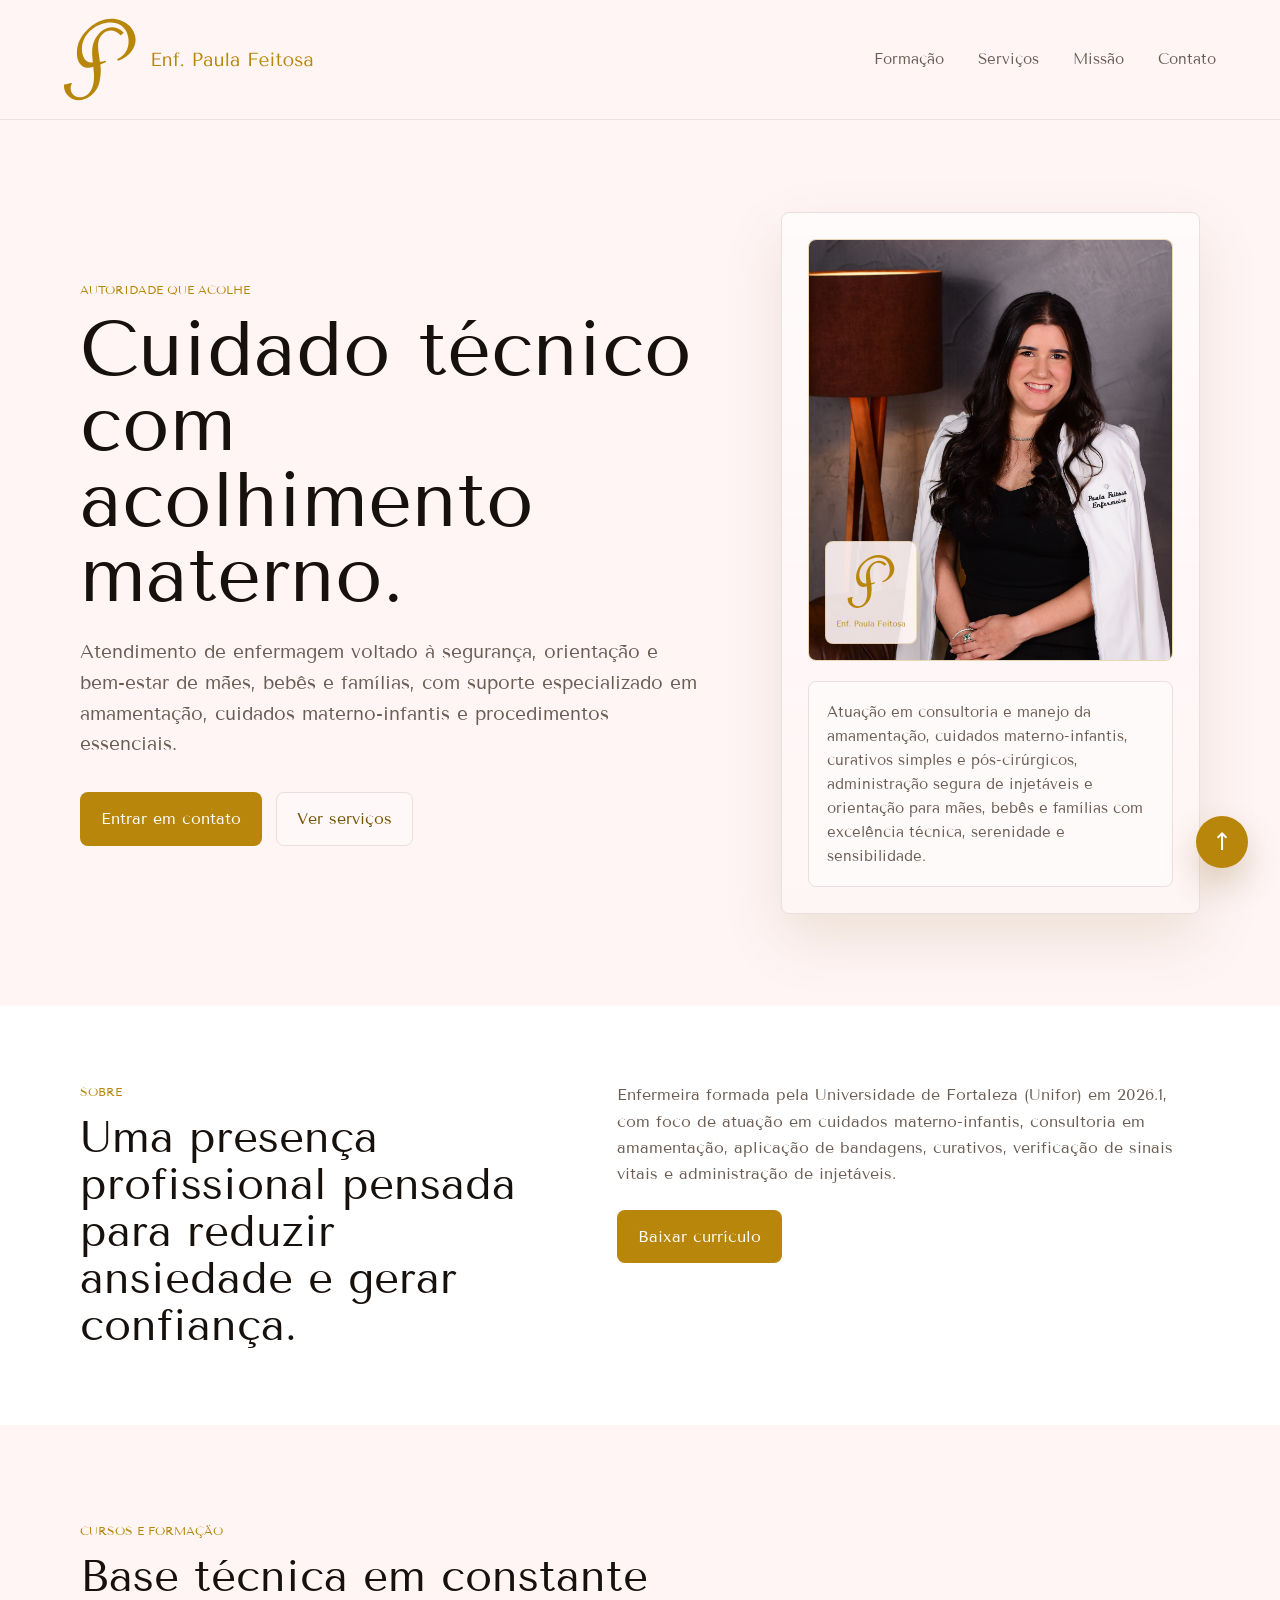
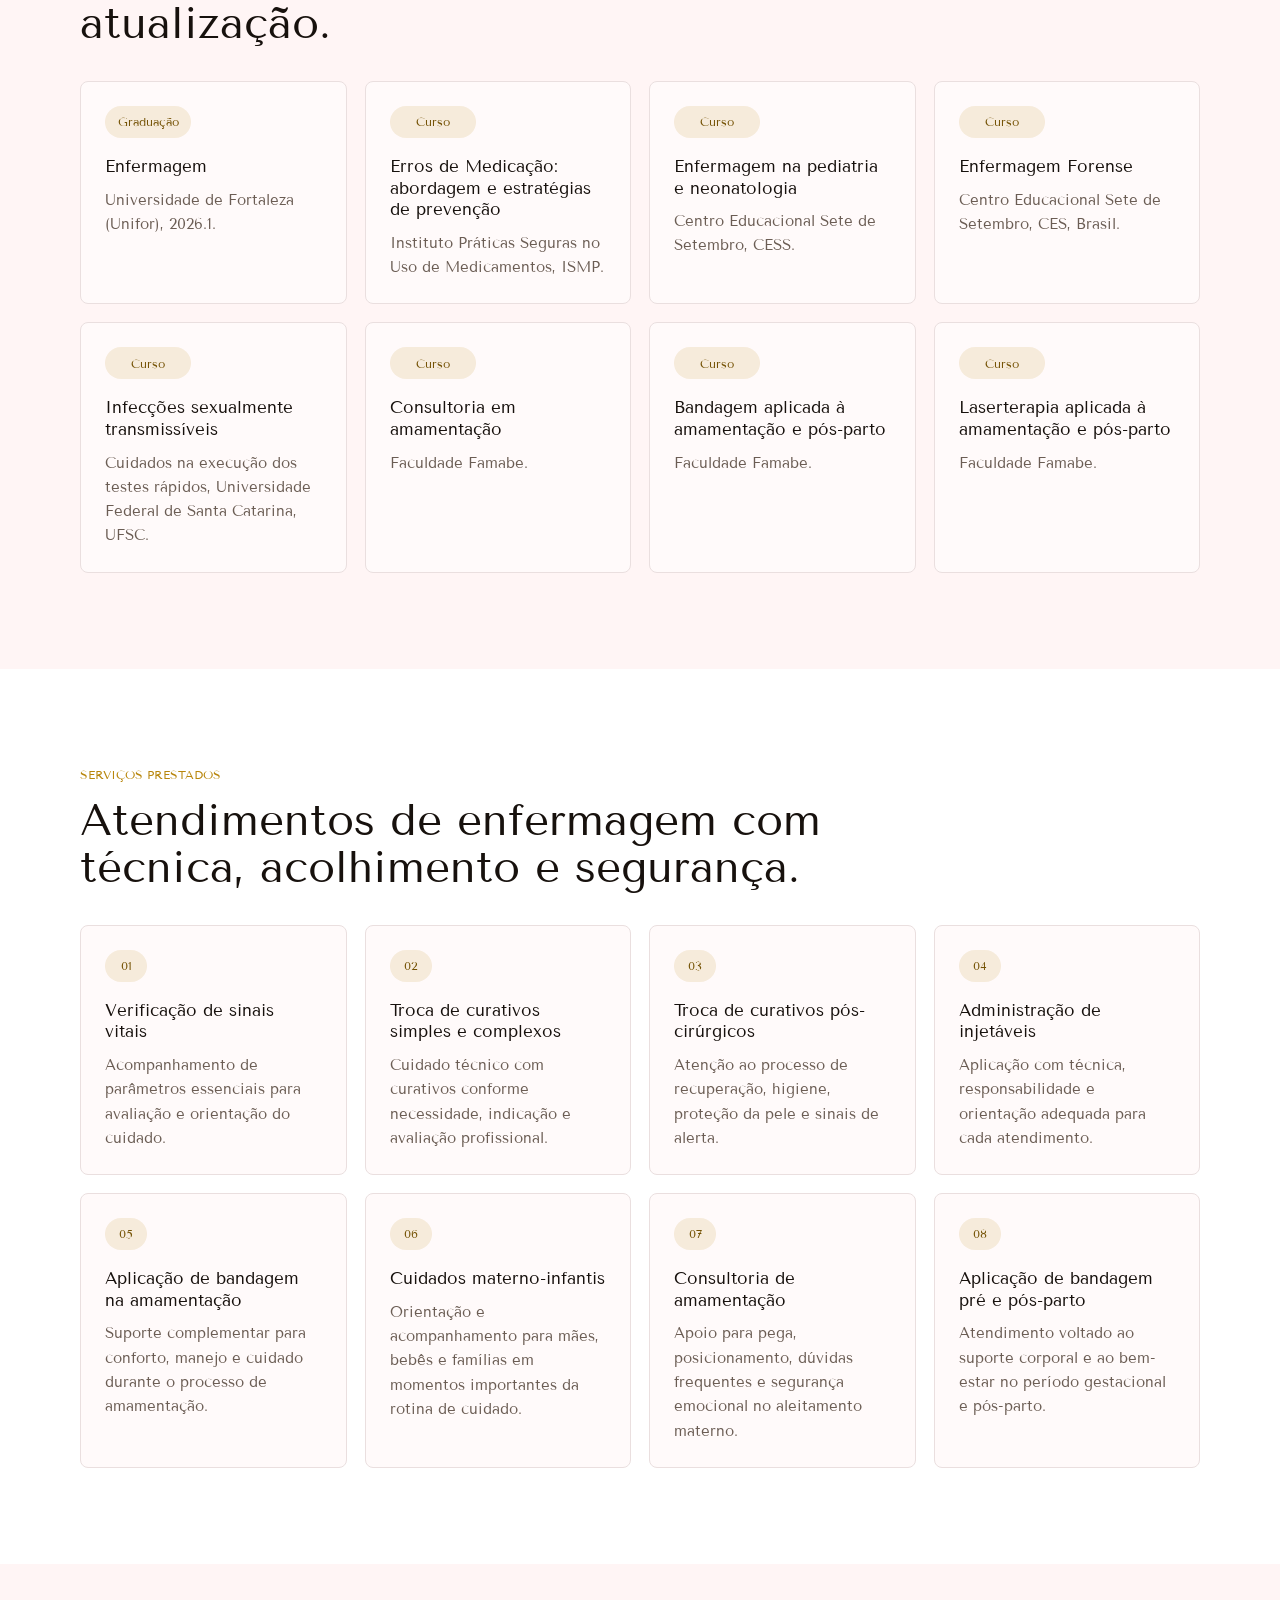
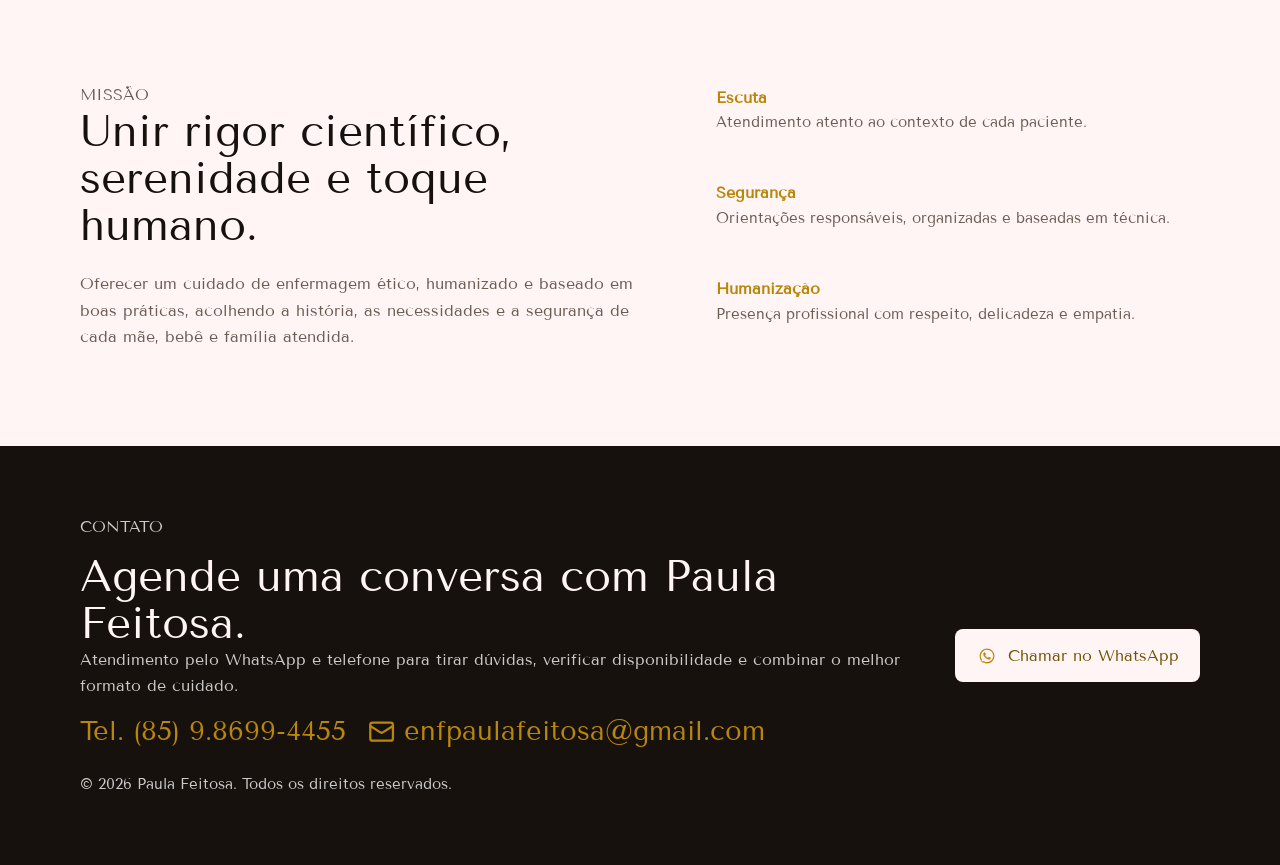
==== index.html @ 58da3e38 "Initial portfolio site" ====
<!DOCTYPE html>
<html lang="pt-BR">
  <head>
    <meta charset="UTF-8" />
    <meta name="viewport" content="width=device-width, initial-scale=1.0" />
    <title>Paula Feitosa | Enfermeira</title>
    <meta
      name="description"
      content="Portfólio profissional da Enf. Paula Feitosa. Serviços de enfermagem, curativos, sinais vitais, injetáveis, cuidados materno-infantis e consultoria em amamentação."
    />
    <meta
      name="keywords"
      content="Paula Feitosa, Enf. Paula Feitosa, enfermeira Paula Feitosa, enfermagem, aleitamento materno, amamentação, consultoria em amamentação, curativos, injetáveis, sinais vitais, cuidados materno-infantis, bandagem pós-parto"
    />
    <meta name="author" content="Paula Feitosa" />
    <meta name="robots" content="index, follow" />
    <meta property="og:title" content="Paula Feitosa | Enfermeira" />
    <meta
      property="og:description"
      content="Serviços de enfermagem, cuidados materno-infantis e consultoria em amamentação com a Enf. Paula Feitosa."
    />
    <meta property="og:type" content="website" />
    <meta property="og:locale" content="pt_BR" />
    <meta name="twitter:card" content="summary_large_image" />
    <link rel="canonical" href="https://www.paulafeitosa.com.br/" />
    <link rel="icon" href="assets/monograma.svg" type="image/svg+xml" />
    <link rel="preconnect" href="https://fonts.googleapis.com" />
    <link rel="preconnect" href="https://fonts.gstatic.com" crossorigin />
    <link
      href="https://fonts.googleapis.com/css2?family=Tenor+Sans&display=swap"
      rel="stylesheet"
    />
    <link rel="stylesheet" href="styles.css" />
    <script type="application/ld+json">
      {
        "@context": "https://schema.org",
        "@type": "Person",
        "name": "Paula Feitosa",
        "jobTitle": "Enfermeira",
        "description": "Portfólio profissional da Enf. Paula Feitosa, com formação, cursos, serviços prestados e missão no cuidado em enfermagem e apoio ao aleitamento materno.",
        "knowsAbout": [
          "Enfermagem",
          "Cuidados materno-infantis",
          "Consultoria em amamentação",
          "Curativos",
          "Administração de injetáveis",
          "Aleitamento materno",
          "Bandagem pré e pós-parto"
        ],
        "url": "https://www.paulafeitosa.com.br/"
      }
    </script>
  </head>
  <body>
    <header class="site-header" id="topo">
      <a class="brand" href="#topo" aria-label="Ir para o início">
        <img
          class="brand-logo"
          src="assets/logo_horizontal.svg"
          alt="Enf. Paula Feitosa"
        />
      </a>

      <button
        class="menu-toggle"
        type="button"
        aria-expanded="false"
        aria-controls="site-nav"
        aria-label="Abrir menu"
      >
        <span></span>
        <span></span>
        <span></span>
      </button>

      <nav class="site-nav" id="site-nav" aria-label="Navegação principal">
        <a href="#formacao">Formação</a>
        <a href="#servicos">Serviços</a>
        <a href="#missao">Missão</a>
        <a href="#contato">Contato</a>
      </nav>
    </header>

    <main>
      <section class="hero section-shell">
        <div class="hero-content">
          <p class="eyebrow">Autoridade que acolhe</p>
          <h1>Cuidado técnico com acolhimento materno.</h1>
          <p class="hero-copy">
            Atendimento de enfermagem voltado à segurança, orientação e
            bem-estar de mães, bebês e famílias, com suporte especializado em
            amamentação, cuidados materno-infantis e procedimentos essenciais.
          </p>
          <div class="hero-actions">
            <a
              class="button button-primary"
              href="https://wa.me/5585986994455?text=Ol%C3%A1%2C%20Paula!%20Vim%20pelo%20seu%20site%20e%20gostaria%20de%20mais%20informa%C3%A7%C3%B5es."
              target="_blank"
              rel="noopener noreferrer"
            >
              Entrar em contato
            </a>
            <a class="button button-secondary" href="#servicos">
              Ver serviços
            </a>
          </div>
        </div>

        <div class="hero-card" aria-label="Resumo profissional">
          <div class="profile-visual">
            <img
              class="profile-photo"
              src="assets/foto_paula.jpeg"
              alt="Retrato profissional da Enf. Paula Feitosa"
            />
            <img
              class="profile-logo-badge"
              src="assets/logo_vertical.svg"
              alt=""
              aria-hidden="true"
            />
          </div>
          <p class="hero-focus-copy">
            Atuação em consultoria e manejo da amamentação, cuidados
            materno-infantis, curativos simples e pós-cirúrgicos, administração
            segura de injetáveis e orientação para mães, bebês e famílias com
            excelência técnica, serenidade e sensibilidade.
          </p>
        </div>
      </section>

      <section class="intro-band">
        <div class="section-shell intro-grid">
          <div>
            <p class="eyebrow">Sobre</p>
            <h2>Uma presença profissional pensada para reduzir ansiedade e gerar confiança.</h2>
          </div>
          <div class="intro-copy">
            <p>
              Enfermeira formada pela Universidade de Fortaleza (Unifor) em
              2026.1, com foco de atuação em cuidados materno-infantis,
              consultoria em amamentação, aplicação de bandagens, curativos,
              verificação de sinais vitais e administração de injetáveis.
            </p>
            <a
              class="button button-primary download-button"
              href="assets/curriculo-paula-feitosa.pdf"
              download
            >
              Baixar currículo
            </a>
          </div>
        </div>
      </section>

      <section class="section-shell content-section" id="formacao">
        <div class="section-heading">
          <p class="eyebrow">Cursos e formação</p>
          <h2>Base técnica em constante atualização.</h2>
        </div>

        <div class="timeline">
          <article class="timeline-item">
            <span>Graduação</span>
            <h3>Enfermagem</h3>
            <p>Universidade de Fortaleza (Unifor), 2026.1.</p>
          </article>
          <article class="timeline-item">
            <span>Curso</span>
            <h3>Erros de Medicação: abordagem e estratégias de prevenção</h3>
            <p>Instituto Práticas Seguras no Uso de Medicamentos, ISMP.</p>
          </article>
          <article class="timeline-item">
            <span>Curso</span>
            <h3>Enfermagem na pediatria e neonatologia</h3>
            <p>Centro Educacional Sete de Setembro, CESS.</p>
          </article>
          <article class="timeline-item">
            <span>Curso</span>
            <h3>Enfermagem Forense</h3>
            <p>Centro Educacional Sete de Setembro, CES, Brasil.</p>
          </article>
          <article class="timeline-item">
            <span>Curso</span>
            <h3>Infecções sexualmente transmissíveis</h3>
            <p>Cuidados na execução dos testes rápidos, Universidade Federal de Santa Catarina, UFSC.</p>
          </article>
          <article class="timeline-item">
            <span>Curso</span>
            <h3>Consultoria em amamentação</h3>
            <p>Faculdade Famabe.</p>
          </article>
          <article class="timeline-item">
            <span>Curso</span>
            <h3>Bandagem aplicada à amamentação e pós-parto</h3>
            <p>Faculdade Famabe.</p>
          </article>
          <article class="timeline-item">
            <span>Curso</span>
            <h3>Laserterapia aplicada à amamentação e pós-parto</h3>
            <p>Faculdade Famabe.</p>
          </article>
        </div>
      </section>

      <section class="services-band" id="servicos">
        <div class="section-shell content-section">
          <div class="section-heading">
            <p class="eyebrow">Serviços prestados</p>
            <h2>Atendimentos de enfermagem com técnica, acolhimento e segurança.</h2>
          </div>

          <div class="service-grid">
            <article class="service-card">
              <span class="service-icon">01</span>
              <h3>Verificação de sinais vitais</h3>
              <p>
                Acompanhamento de parâmetros essenciais para avaliação e
                orientação do cuidado.
              </p>
            </article>
            <article class="service-card">
              <span class="service-icon">02</span>
              <h3>Troca de curativos simples e complexos</h3>
              <p>
                Cuidado técnico com curativos conforme necessidade, indicação e
                avaliação profissional.
              </p>
            </article>
            <article class="service-card">
              <span class="service-icon">03</span>
              <h3>Troca de curativos pós-cirúrgicos</h3>
              <p>
                Atenção ao processo de recuperação, higiene, proteção da pele e
                sinais de alerta.
              </p>
            </article>
            <article class="service-card">
              <span class="service-icon">04</span>
              <h3>Administração de injetáveis</h3>
              <p>
                Aplicação com técnica, responsabilidade e orientação adequada
                para cada atendimento.
              </p>
            </article>
            <article class="service-card">
              <span class="service-icon">05</span>
              <h3>Aplicação de bandagem na amamentação</h3>
              <p>
                Suporte complementar para conforto, manejo e cuidado durante o
                processo de amamentação.
              </p>
            </article>
            <article class="service-card">
              <span class="service-icon">06</span>
              <h3>Cuidados materno-infantis</h3>
              <p>
                Orientação e acompanhamento para mães, bebês e famílias em
                momentos importantes da rotina de cuidado.
              </p>
            </article>
            <article class="service-card">
              <span class="service-icon">07</span>
              <h3>Consultoria de amamentação</h3>
              <p>
                Apoio para pega, posicionamento, dúvidas frequentes e segurança
                emocional no aleitamento materno.
              </p>
            </article>
            <article class="service-card">
              <span class="service-icon">08</span>
              <h3>Aplicação de bandagem pré e pós-parto</h3>
              <p>
                Atendimento voltado ao suporte corporal e ao bem-estar no
                período gestacional e pós-parto.
              </p>
            </article>
          </div>
        </div>
      </section>

      <section class="section-shell mission-section" id="missao">
        <div class="mission-copy">
          <p class="eyebrow">Missão</p>
          <h2>Unir rigor científico, serenidade e toque humano.</h2>
          <p>
            Oferecer um cuidado de enfermagem ético, humanizado e baseado em
            boas práticas, acolhendo a história, as necessidades e a segurança
            de cada mãe, bebê e família atendida.
          </p>
        </div>
        <div class="principles">
          <div>
            <strong>Escuta</strong>
            <span>Atendimento atento ao contexto de cada paciente.</span>
          </div>
          <div>
            <strong>Segurança</strong>
            <span>Orientações responsáveis, organizadas e baseadas em técnica.</span>
          </div>
          <div>
            <strong>Humanização</strong>
            <span>Presença profissional com respeito, delicadeza e empatia.</span>
          </div>
        </div>
      </section>

      <section class="contact-section" id="contato">
        <div class="section-shell contact-content">
          <div>
            <p class="eyebrow">Contato</p>
            <h2>Agende uma conversa com Paula Feitosa.</h2>
            <p>
              Atendimento pelo WhatsApp e telefone para tirar dúvidas, verificar
              disponibilidade e combinar o melhor formato de cuidado.
            </p>
            <div class="contact-links" aria-label="Canais de contato">
              <a class="contact-link contact-phone" href="tel:+5585986994455">
                Tel. (85) 9.8699-4455
              </a>
              <a class="contact-link" href="mailto:enfpaulafeitosa@gmail.com">
                <svg
                  class="lucide-icon"
                  xmlns="http://www.w3.org/2000/svg"
                  width="24"
                  height="24"
                  viewBox="0 0 24 24"
                  fill="none"
                  stroke="currentColor"
                  stroke-width="2"
                  stroke-linecap="round"
                  stroke-linejoin="round"
                  aria-hidden="true"
                >
                  <rect width="20" height="16" x="2" y="4" rx="2"></rect>
                  <path d="m22 7-8.97 5.7a1.94 1.94 0 0 1-2.06 0L2 7"></path>
                </svg>
                enfpaulafeitosa@gmail.com
              </a>
            </div>
            <p class="contact-copyright">
              © 2026 Paula Feitosa. Todos os direitos reservados.
            </p>
          </div>
          <a
            class="button button-light"
            href="https://wa.me/5585986994455?text=Ol%C3%A1%2C%20Paula!%20Gostaria%20de%20agendar%20um%20atendimento."
            target="_blank"
            rel="noopener noreferrer"
          >
            <img
              class="button-icon"
              src="assets/logo_whatsapp.svg"
              alt=""
              aria-hidden="true"
            />
            Chamar no WhatsApp
          </a>
        </div>
      </section>
    </main>

    <a class="back-to-top-fab" href="#topo" aria-label="Voltar ao topo">
      ↑
    </a>

    <script src="script.js"></script>
  </body>
</html>
---- styles.css ----
:root {
  --color-ink: #17110d;
  --color-muted: #6b5d54;
  --color-soft: #fff5f5;
  --color-surface: #fffafa;
  --color-primary: #b8860b;
  --color-primary-dark: #745204;
  --color-secondary: #17110d;
  --color-line: #eadfdf;
  --shadow: 0 24px 60px rgba(116, 82, 4, 0.13);
  --radius: 8px;
}

* {
  box-sizing: border-box;
}

html {
  scroll-behavior: smooth;
}

body {
  margin: 0;
  font-family: "Tenor Sans", ui-sans-serif, system-ui, -apple-system, BlinkMacSystemFont, "Segoe UI", sans-serif;
  color: var(--color-ink);
  background: var(--color-soft);
  line-height: 1.6;
}

a {
  color: inherit;
  text-decoration: none;
}

p,
h1,
h2,
h3 {
  margin-top: 0;
}

.site-header {
  position: sticky;
  top: 0;
  z-index: 20;
  display: flex;
  align-items: center;
  justify-content: space-between;
  gap: 24px;
  min-height: 78px;
  padding: 14px clamp(20px, 5vw, 72px);
  background: rgba(255, 245, 245, 0.9);
  border-bottom: 1px solid rgba(234, 223, 223, 0.86);
  backdrop-filter: blur(16px);
}

.brand {
  display: inline-flex;
  align-items: center;
  gap: 12px;
  min-width: 220px;
}

.brand-logo {
  width: clamp(180px, 22vw, 250px);
  height: auto;
  object-fit: contain;
}

.brand-mark {
  display: inline-flex;
  align-items: center;
  justify-content: center;
  width: 54px;
  height: 48px;
  color: var(--color-primary);
  font-size: 1.55rem;
  font-weight: 400;
  line-height: 1;
  border: 2px solid var(--color-primary);
  border-right: 0;
  border-bottom: 0;
  border-radius: 26px 0 0 0;
}

.brand strong,
.brand small {
  display: block;
}

.brand strong {
  color: var(--color-primary);
  font-size: 1rem;
  font-weight: 400;
  line-height: 1.2;
}

.brand small {
  color: var(--color-muted);
  font-size: 0.82rem;
}

.site-nav {
  display: flex;
  align-items: center;
  gap: clamp(18px, 3vw, 34px);
  color: var(--color-muted);
  font-size: 0.95rem;
  font-weight: 400;
}

.site-nav a {
  padding: 10px 0;
}

.site-nav a:hover,
.site-nav a:focus-visible {
  color: var(--color-primary);
}

.menu-toggle {
  display: none;
  width: 44px;
  height: 44px;
  padding: 0;
  border: 1px solid var(--color-line);
  border-radius: var(--radius);
  background: var(--color-surface);
}

.menu-toggle span {
  display: block;
  width: 20px;
  height: 2px;
  margin: 5px auto;
  background: var(--color-ink);
}

.section-shell {
  width: min(1120px, calc(100% - 40px));
  margin: 0 auto;
}

.hero {
  display: grid;
  grid-template-columns: minmax(0, 1.08fr) minmax(300px, 0.72fr);
  gap: clamp(32px, 6vw, 72px);
  align-items: center;
  min-height: calc(100svh - 78px);
  padding: clamp(56px, 8vw, 92px) 0;
}

.eyebrow {
  margin-bottom: 12px;
  color: var(--color-primary);
  font-size: 0.78rem;
  font-weight: 400;
  letter-spacing: 0;
  text-transform: uppercase;
}

.hero h1 {
  max-width: 760px;
  margin-bottom: 24px;
  font-size: clamp(2.45rem, 6vw, 5.7rem);
  font-weight: 400;
  line-height: 0.98;
}

.hero-copy {
  max-width: 650px;
  margin-bottom: 32px;
  color: var(--color-muted);
  font-size: clamp(1rem, 2vw, 1.2rem);
}

.hero-actions {
  display: flex;
  flex-wrap: wrap;
  gap: 14px;
}

.button {
  display: inline-flex;
  align-items: center;
  justify-content: center;
  gap: 10px;
  min-height: 50px;
  padding: 13px 20px;
  border: 1px solid transparent;
  border-radius: var(--radius);
  font-weight: 400;
  transition: transform 180ms ease, box-shadow 180ms ease, background 180ms ease;
}

.button-icon {
  width: 22px;
  height: 22px;
  flex: 0 0 auto;
  padding: 3px;
  border-radius: 50%;
  background: rgba(255, 245, 245, 0.94);
}

.button:hover,
.button:focus-visible {
  transform: translateY(-2px);
}

.button-primary {
  color: #ffffff;
  background: var(--color-primary);
}

.button-primary:hover,
.button-primary:focus-visible {
  background: var(--color-primary-dark);
}

.button-secondary {
  color: var(--color-primary-dark);
  border-color: var(--color-line);
  background: rgba(255, 250, 250, 0.72);
}

.button-secondary:hover,
.button-secondary:focus-visible {
  color: #ffffff;
  border-color: var(--color-primary);
  background: var(--color-primary);
}

.button-light {
  color: var(--color-primary-dark);
  background: var(--color-soft);
}

.hero-card {
  position: relative;
  padding: 26px;
  border: 1px solid var(--color-line);
  border-radius: var(--radius);
  background:
    linear-gradient(180deg, rgba(255, 250, 250, 0.92), rgba(255, 245, 245, 0.98)),
    var(--color-surface);
  box-shadow: var(--shadow);
}

.profile-visual {
  position: relative;
  display: block;
  overflow: hidden;
  min-height: 340px;
  margin-bottom: 20px;
  border-radius: var(--radius);
  background: var(--color-soft);
  border: 1px solid rgba(184, 134, 11, 0.28);
}

.profile-photo {
  display: block;
  width: 100%;
  height: 420px;
  object-fit: cover;
  object-position: 56% 24%;
}

.profile-logo-badge {
  position: absolute;
  left: 16px;
  bottom: 16px;
  width: 92px;
  height: auto;
  padding: 10px;
  border: 1px solid rgba(184, 134, 11, 0.22);
  border-radius: var(--radius);
  background: rgba(255, 245, 245, 0.9);
  box-shadow: 0 12px 30px rgba(23, 17, 13, 0.14);
}

.profile-initials {
  display: flex;
  align-items: center;
  justify-content: center;
  width: min(190px, 54vw);
  aspect-ratio: 1;
  color: var(--color-primary);
  font-size: clamp(4.5rem, 11vw, 8rem);
  font-weight: 400;
  line-height: 0.9;
  border: 10px solid var(--color-primary);
  border-right: 0;
  border-bottom: 0;
  border-radius: 50% 0 0 0;
}

.principles div {
  padding: 16px;
  border-radius: var(--radius);
  background: var(--color-soft);
}

.principles strong,
.principles span {
  display: block;
}

.principles strong {
  color: var(--color-primary);
  font-size: 1rem;
}

.principles span,
.hero-card p {
  color: var(--color-muted);
  font-size: 0.94rem;
}

.hero-focus-copy {
  padding: 18px;
  border: 1px solid var(--color-line);
  border-radius: var(--radius);
  background: var(--color-surface);
}

.hero-card p {
  margin-bottom: 0;
}

.intro-band,
.services-band {
  background: #ffffff;
}

.intro-grid {
  display: grid;
  grid-template-columns: 0.9fr 1.1fr;
  gap: clamp(24px, 5vw, 60px);
  align-items: start;
  padding: clamp(42px, 7vw, 76px) 0;
}

.intro-grid h2,
.section-heading h2,
.mission-copy h2,
.contact-content h2 {
  margin-bottom: 0;
  font-size: clamp(1.8rem, 3.4vw, 3rem);
  font-weight: 400;
  line-height: 1.08;
}

.intro-copy p,
.mission-copy p,
.contact-content p {
  color: var(--color-muted);
  font-size: 1.03rem;
}

.intro-copy p {
  margin-bottom: 22px;
}

.download-button {
  width: fit-content;
}

.content-section {
  padding: clamp(56px, 8vw, 96px) 0;
}

.section-heading {
  max-width: 760px;
  margin-bottom: 34px;
}

.timeline,
.service-grid {
  display: grid;
  gap: 18px;
}

.timeline {
  grid-template-columns: repeat(auto-fit, minmax(230px, 1fr));
}

.service-grid {
  grid-template-columns: repeat(4, 1fr);
}

.timeline-item,
.service-card {
  padding: 24px;
  border: 1px solid var(--color-line);
  border-radius: var(--radius);
  background: var(--color-surface);
}

.timeline-item span,
.service-icon {
  display: inline-flex;
  align-items: center;
  justify-content: center;
  min-height: 32px;
  margin-bottom: 18px;
  border-radius: 999px;
  color: var(--color-primary-dark);
  background: rgba(184, 134, 11, 0.13);
  font-size: 0.76rem;
  font-weight: 400;
}

.timeline-item span {
  min-width: 86px;
  padding-inline: 4px;
}

.service-icon {
  min-width: 42px;
}

.timeline-item h3,
.service-card h3 {
  margin-bottom: 10px;
  font-size: 1.08rem;
  font-weight: 400;
  line-height: 1.25;
}

.timeline-item p,
.service-card p {
  margin-bottom: 0;
  color: var(--color-muted);
  font-size: 0.95rem;
}

.mission-section {
  display: grid;
  grid-template-columns: 1fr 0.9fr;
  gap: clamp(24px, 5vw, 70px);
  align-items: center;
  padding: clamp(56px, 8vw, 96px) 0;
}

.mission-copy p {
  margin-top: 22px;
  margin-bottom: 0;
}

.principles {
  display: grid;
  gap: 14px;
}

.contact-section {
  color: var(--color-soft);
  background: var(--color-ink);
}

.contact-content {
  display: grid;
  grid-template-columns: 1fr auto;
  gap: 24px;
  align-items: center;
  padding: clamp(42px, 7vw, 68px) 0;
}

.contact-content .eyebrow,
.contact-content p {
  color: rgba(255, 255, 255, 0.78);
}

.contact-links {
  display: flex;
  flex-wrap: wrap;
  gap: 12px 22px;
  margin-top: 16px;
}

.contact-link {
  display: inline-flex;
  align-items: center;
  gap: 9px;
  color: var(--color-primary);
  font-size: clamp(1.2rem, 2.8vw, 1.7rem);
  line-height: 1.15;
}

.lucide-icon {
  width: 1em;
  height: 1em;
  flex: 0 0 auto;
}

.contact-content .contact-copyright {
  margin-top: 26px;
  margin-bottom: 0;
  font-size: 0.92rem;
}

.back-to-top-fab {
  position: fixed;
  right: clamp(18px, 3vw, 32px);
  bottom: clamp(18px, 3vw, 32px);
  z-index: 30;
  display: inline-flex;
  align-items: center;
  justify-content: center;
  width: 52px;
  height: 52px;
  border: 1px solid rgba(184, 134, 11, 0.42);
  border-radius: 50%;
  color: #ffffff;
  background: var(--color-primary);
  box-shadow: 0 16px 34px rgba(116, 82, 4, 0.24);
  font-size: 1.5rem;
  line-height: 1;
  transition: transform 180ms ease, background 180ms ease;
}

.back-to-top-fab:hover,
.back-to-top-fab:focus-visible {
  transform: translateY(-3px);
  background: var(--color-primary-dark);
}

@media (max-width: 980px) {
  .hero,
  .intro-grid,
  .mission-section,
  .contact-content {
    grid-template-columns: 1fr;
  }

  .hero {
    min-height: auto;
  }

  .timeline,
  .service-grid {
    grid-template-columns: repeat(2, 1fr);
  }

  .contact-content .button {
    justify-self: start;
  }
}

@media (max-width: 720px) {
  .site-header {
    min-height: 68px;
  }

  .menu-toggle {
    display: inline-block;
  }

  .site-nav {
    position: absolute;
    top: 100%;
    right: 20px;
    left: 20px;
    display: none;
    flex-direction: column;
    align-items: stretch;
    gap: 0;
    padding: 8px;
    border: 1px solid var(--color-line);
    border-radius: var(--radius);
    background: #ffffff;
    box-shadow: var(--shadow);
  }

  .site-nav.is-open {
    display: flex;
  }

  .site-nav a {
    padding: 14px;
    border-radius: var(--radius);
  }

  .site-nav a:hover,
  .site-nav a:focus-visible {
    background: var(--color-soft);
  }

  .section-shell {
    width: min(100% - 32px, 1120px);
  }

  .hero h1 {
    font-size: clamp(2.25rem, 12vw, 3.8rem);
  }

  .profile-visual {
    min-height: 260px;
  }

  .profile-photo {
    height: 340px;
  }

  .profile-logo-badge {
    width: 78px;
  }

  .timeline,
  .service-grid {
    grid-template-columns: 1fr;
  }
}
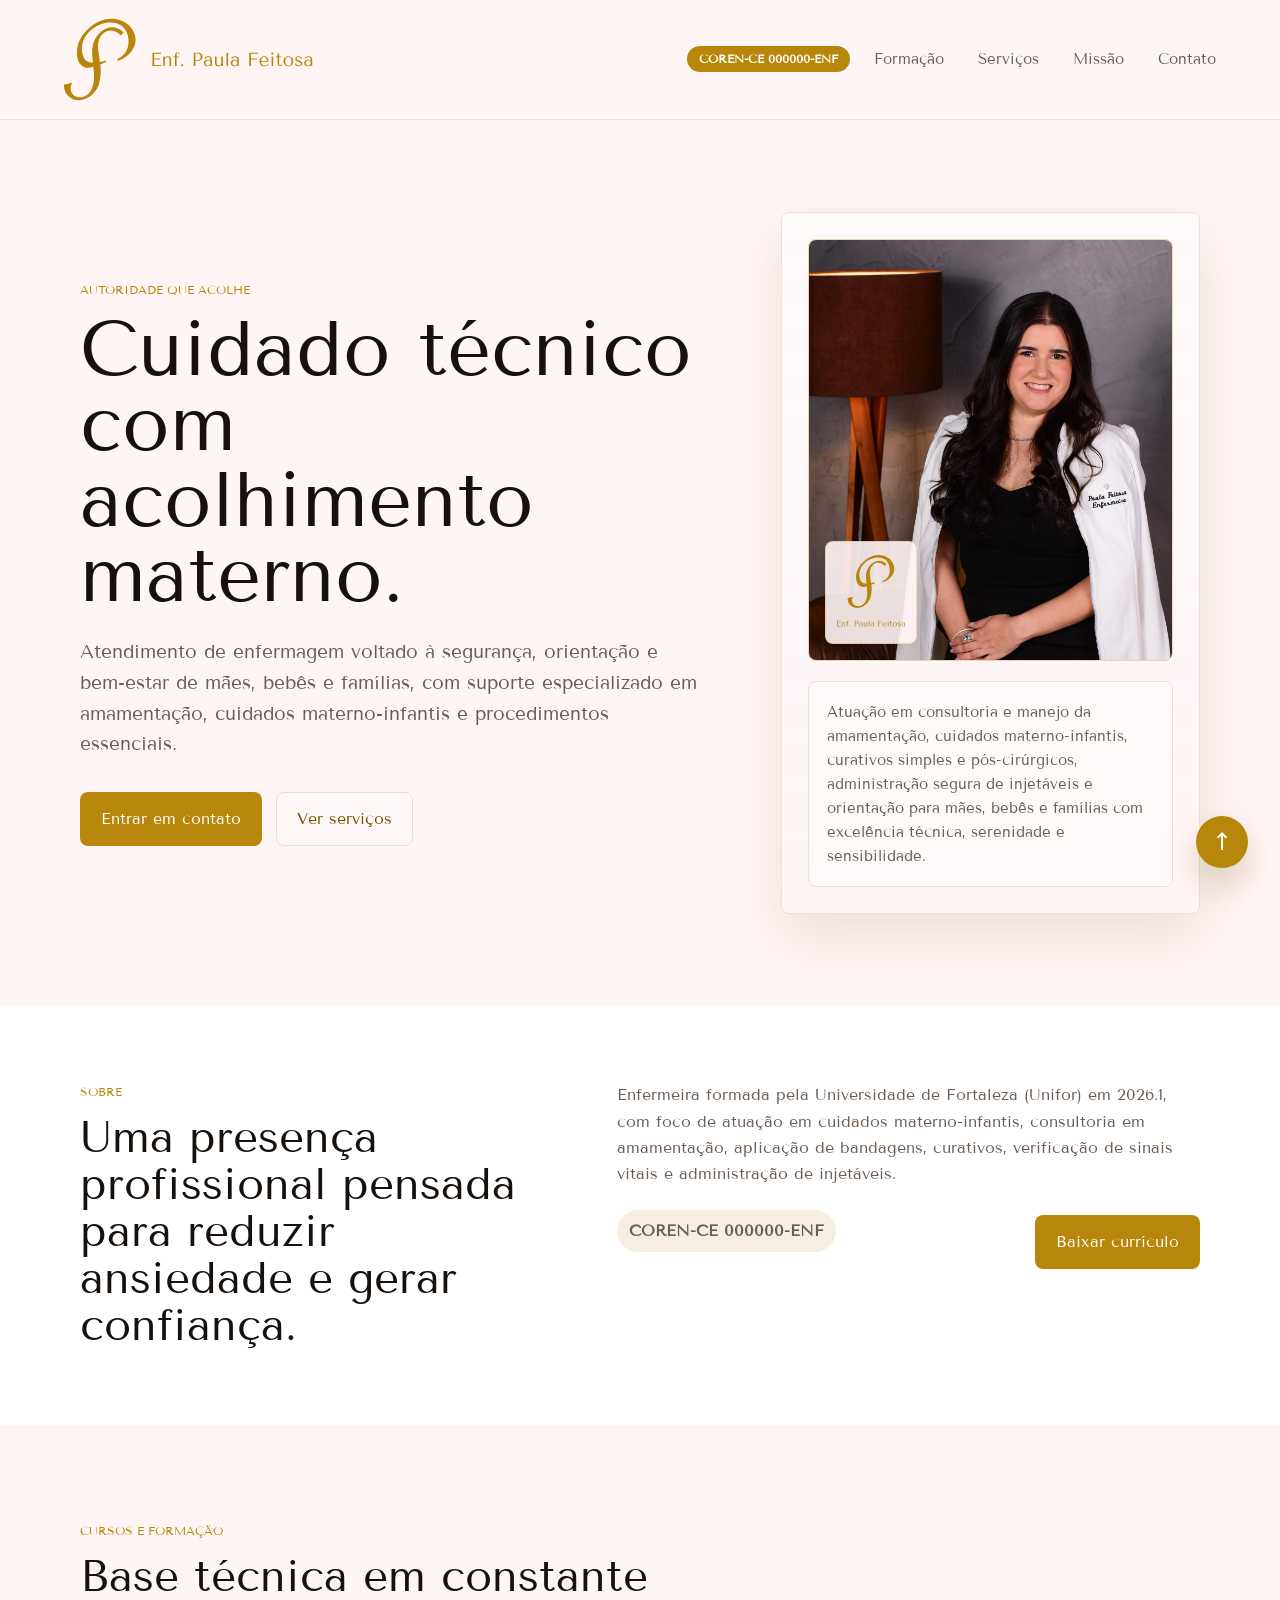
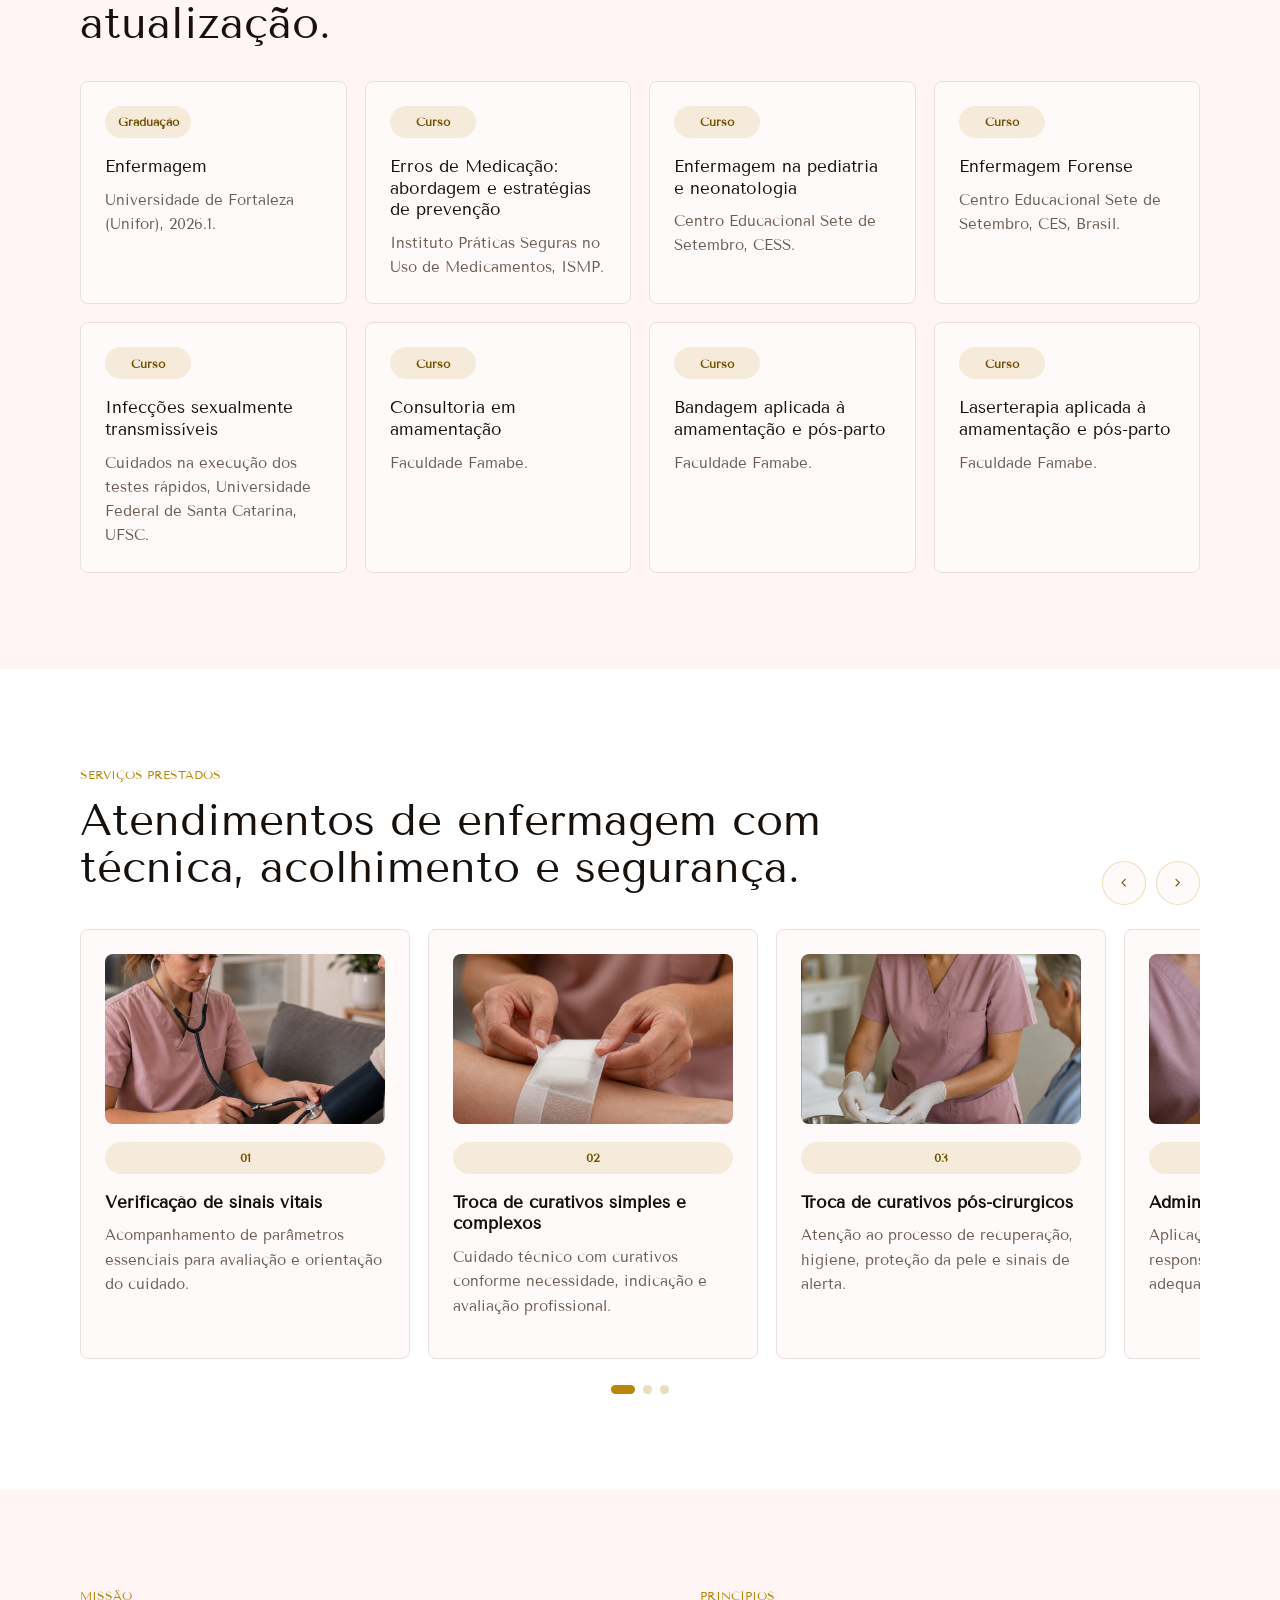
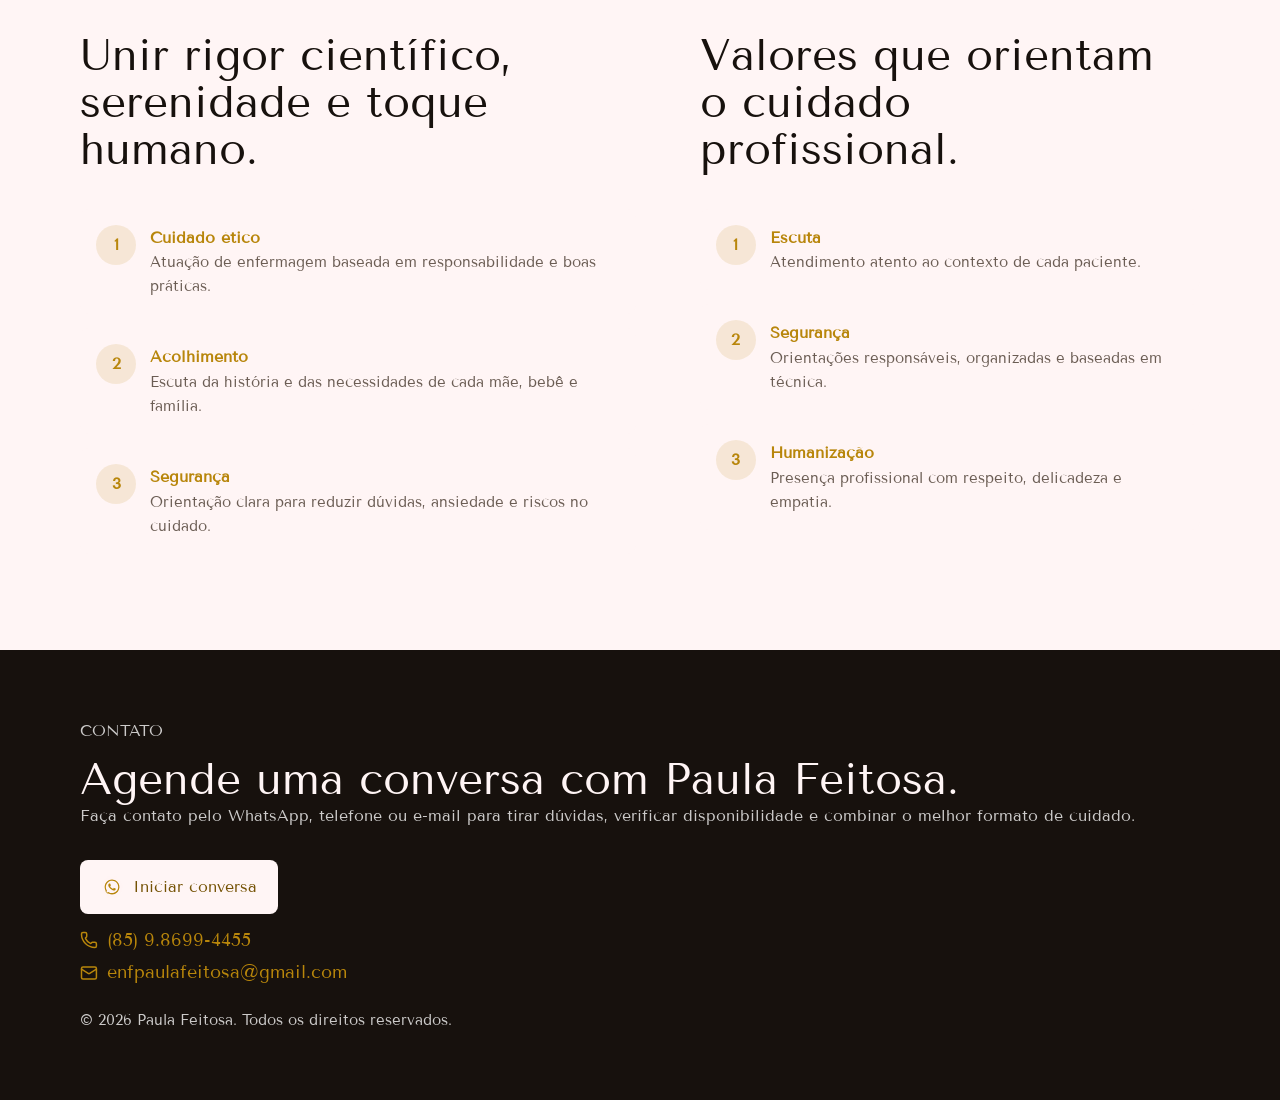
==== commit 909a60ac: "Update portfolio layout and service carousel" ====
--- a/index.html
+++ b/index.html
@@ -61,6 +61,10 @@
         />
       </a>
 
+      <p class="header-register">
+        COREN-CE 000000-ENF
+      </p>
+
       <button
         class="menu-toggle"
         type="button"
@@ -142,13 +146,18 @@
               consultoria em amamentação, aplicação de bandagens, curativos,
               verificação de sinais vitais e administração de injetáveis.
             </p>
-            <a
-              class="button button-primary download-button"
-              href="assets/curriculo-paula-feitosa.pdf"
-              download
-            >
-              Baixar currículo
-            </a>
+            <div class="intro-actions">
+              <p class="professional-register">
+                COREN-CE 000000-ENF
+              </p>
+              <a
+                class="button button-primary download-button"
+                href="assets/curriculo-paula-feitosa.pdf"
+                download
+              >
+                Baixar currículo
+              </a>
+            </div>
           </div>
         </div>
       </section>
@@ -210,71 +219,191 @@
             <h2>Atendimentos de enfermagem com técnica, acolhimento e segurança.</h2>
           </div>
 
-          <div class="service-grid">
-            <article class="service-card">
-              <span class="service-icon">01</span>
-              <h3>Verificação de sinais vitais</h3>
-              <p>
-                Acompanhamento de parâmetros essenciais para avaliação e
-                orientação do cuidado.
-              </p>
-            </article>
-            <article class="service-card">
-              <span class="service-icon">02</span>
-              <h3>Troca de curativos simples e complexos</h3>
-              <p>
-                Cuidado técnico com curativos conforme necessidade, indicação e
-                avaliação profissional.
-              </p>
-            </article>
-            <article class="service-card">
-              <span class="service-icon">03</span>
-              <h3>Troca de curativos pós-cirúrgicos</h3>
-              <p>
-                Atenção ao processo de recuperação, higiene, proteção da pele e
-                sinais de alerta.
-              </p>
-            </article>
-            <article class="service-card">
-              <span class="service-icon">04</span>
-              <h3>Administração de injetáveis</h3>
-              <p>
-                Aplicação com técnica, responsabilidade e orientação adequada
-                para cada atendimento.
-              </p>
-            </article>
-            <article class="service-card">
-              <span class="service-icon">05</span>
-              <h3>Aplicação de bandagem na amamentação</h3>
-              <p>
-                Suporte complementar para conforto, manejo e cuidado durante o
-                processo de amamentação.
-              </p>
-            </article>
-            <article class="service-card">
-              <span class="service-icon">06</span>
-              <h3>Cuidados materno-infantis</h3>
-              <p>
-                Orientação e acompanhamento para mães, bebês e famílias em
-                momentos importantes da rotina de cuidado.
-              </p>
-            </article>
-            <article class="service-card">
-              <span class="service-icon">07</span>
-              <h3>Consultoria de amamentação</h3>
-              <p>
-                Apoio para pega, posicionamento, dúvidas frequentes e segurança
-                emocional no aleitamento materno.
-              </p>
-            </article>
-            <article class="service-card">
-              <span class="service-icon">08</span>
-              <h3>Aplicação de bandagem pré e pós-parto</h3>
-              <p>
-                Atendimento voltado ao suporte corporal e ao bem-estar no
-                período gestacional e pós-parto.
-              </p>
-            </article>
+          <div
+            class="services-carousel"
+            role="region"
+            aria-roledescription="carrossel"
+            aria-label="Serviços prestados"
+          >
+            <div class="carousel-controls" aria-label="Controles do carrossel">
+              <button
+                class="carousel-button"
+                type="button"
+                data-carousel-prev
+                aria-label="Ver serviços anteriores"
+              >
+                <svg
+                  class="lucide-icon"
+                  xmlns="http://www.w3.org/2000/svg"
+                  width="24"
+                  height="24"
+                  viewBox="0 0 24 24"
+                  fill="none"
+                  stroke="currentColor"
+                  stroke-width="2"
+                  stroke-linecap="round"
+                  stroke-linejoin="round"
+                  aria-hidden="true"
+                >
+                  <path d="m15 18-6-6 6-6"></path>
+                </svg>
+              </button>
+              <button
+                class="carousel-button"
+                type="button"
+                data-carousel-next
+                aria-label="Ver próximos serviços"
+              >
+                <svg
+                  class="lucide-icon"
+                  xmlns="http://www.w3.org/2000/svg"
+                  width="24"
+                  height="24"
+                  viewBox="0 0 24 24"
+                  fill="none"
+                  stroke="currentColor"
+                  stroke-width="2"
+                  stroke-linecap="round"
+                  stroke-linejoin="round"
+                  aria-hidden="true"
+                >
+                  <path d="m9 18 6-6-6-6"></path>
+                </svg>
+              </button>
+            </div>
+
+            <div
+              class="service-grid"
+              data-services-track
+              tabindex="0"
+              role="list"
+              aria-label="Lista de serviços"
+            >
+              <article class="service-card" role="listitem" aria-label="Verificação de sinais vitais">
+                <img
+                  class="service-image"
+                  src="assets/services/sinais-vitais-foto.jpg"
+                  alt="Ícone de verificação de sinais vitais"
+                />
+                <span class="service-icon">01</span>
+                <h3>Verificação de sinais vitais</h3>
+                <p>
+                  Acompanhamento de parâmetros essenciais para avaliação e
+                  orientação do cuidado.
+                </p>
+              </article>
+              <article class="service-card" role="listitem" aria-label="Troca de curativos simples e complexos">
+                <img
+                  class="service-image"
+                  src="assets/services/curativos-foto.jpg"
+                  alt="Ícone de troca de curativos"
+                />
+                <span class="service-icon">02</span>
+                <h3>Troca de curativos simples e complexos</h3>
+                <p>
+                  Cuidado técnico com curativos conforme necessidade, indicação
+                  e avaliação profissional.
+                </p>
+              </article>
+              <article class="service-card" role="listitem" aria-label="Troca de curativos pós-cirúrgicos">
+                <img
+                  class="service-image"
+                  src="assets/services/curativos-pos-cirurgicos-foto.jpg"
+                  alt="Ícone de troca de curativos pós-cirúrgicos"
+                />
+                <span class="service-icon">03</span>
+                <h3>Troca de curativos pós-cirúrgicos</h3>
+                <p>
+                  Atenção ao processo de recuperação, higiene, proteção da pele
+                  e sinais de alerta.
+                </p>
+              </article>
+              <article class="service-card" role="listitem" aria-label="Administração de injetáveis">
+                <img
+                  class="service-image"
+                  src="assets/services/injetaveis-foto.jpg"
+                  alt="Ícone de administração de injetáveis"
+                />
+                <span class="service-icon">04</span>
+                <h3>Administração de injetáveis</h3>
+                <p>
+                  Aplicação com técnica, responsabilidade e orientação adequada
+                  para cada atendimento.
+                </p>
+              </article>
+              <article class="service-card" role="listitem" aria-label="Aplicação de bandagem na amamentação">
+                <img
+                  class="service-image"
+                  src="assets/services/bandagem-amamentacao-foto.jpg"
+                  alt="Ícone de aplicação de bandagem na amamentação"
+                />
+                <span class="service-icon">05</span>
+                <h3>Aplicação de bandagem na amamentação</h3>
+                <p>
+                  Suporte complementar para conforto, manejo e cuidado durante o
+                  processo de amamentação.
+                </p>
+              </article>
+              <article class="service-card" role="listitem" aria-label="Cuidados materno-infantis">
+                <img
+                  class="service-image"
+                  src="assets/services/cuidados-materno-infantis-foto.jpg"
+                  alt="Ícone de cuidados materno-infantis"
+                />
+                <span class="service-icon">06</span>
+                <h3>Cuidados materno-infantis</h3>
+                <p>
+                  Orientação e acompanhamento para mães, bebês e famílias em
+                  momentos importantes da rotina de cuidado.
+                </p>
+              </article>
+              <article class="service-card" role="listitem" aria-label="Consultoria de amamentação">
+                <img
+                  class="service-image"
+                  src="assets/services/consultoria-amamentacao-foto.jpg"
+                  alt="Ícone de consultoria de amamentação"
+                />
+                <span class="service-icon">07</span>
+                <h3>Consultoria de amamentação</h3>
+                <p>
+                  Apoio para pega, posicionamento, dúvidas frequentes e segurança
+                  emocional no aleitamento materno.
+                </p>
+              </article>
+              <article class="service-card" role="listitem" aria-label="Aplicação de bandagem pré e pós-parto">
+                <img
+                  class="service-image"
+                  src="assets/services/bandagem-pre-pos-parto-foto.jpg"
+                  alt="Ícone de aplicação de bandagem pré e pós-parto"
+                />
+                <span class="service-icon">08</span>
+                <h3>Aplicação de bandagem pré e pós-parto</h3>
+                <p>
+                  Atendimento voltado ao suporte corporal e ao bem-estar no
+                  período gestacional e pós-parto.
+                </p>
+              </article>
+              <article class="service-card service-card-contact" role="listitem" aria-label="Contato para outros serviços">
+                <h3>Não achou seu serviço?</h3>
+                <p>
+                  Entre em contato para tirar dúvidas e verificar como Paula
+                  pode orientar o melhor formato de cuidado.
+                </p>
+                <a
+                  class="button button-primary service-contact-button"
+                  href="https://wa.me/5585986994455?text=Ol%C3%A1%2C%20Paula!%20Gostaria%20de%20tirar%20uma%20d%C3%BAvida%20sobre%20um%20servi%C3%A7o."
+                  target="_blank"
+                  rel="noopener noreferrer"
+                >
+                  Entrar em contato
+                </a>
+              </article>
+            </div>
+            <div
+              class="carousel-dots"
+              data-carousel-dots
+              aria-label="Selecionar serviço"
+            ></div>
           </div>
         </div>
       </section>
@@ -282,25 +411,52 @@
       <section class="section-shell mission-section" id="missao">
         <div class="mission-copy">
           <p class="eyebrow">Missão</p>
-          <h2>Unir rigor científico, serenidade e toque humano.</h2>
-          <p>
-            Oferecer um cuidado de enfermagem ético, humanizado e baseado em
-            boas práticas, acolhendo a história, as necessidades e a segurança
-            de cada mãe, bebê e família atendida.
-          </p>
+          <h3>Unir rigor científico, serenidade e toque humano.</h3>
+          <div class="principle-item">
+            <span class="principle-number">1</span>
+            <p>
+              <strong>Cuidado ético</strong>
+              <span>Atuação de enfermagem baseada em responsabilidade e boas práticas.</span>
+            </p>
+          </div>
+          <div class="principle-item">
+            <span class="principle-number">2</span>
+            <p>
+              <strong>Acolhimento</strong>
+              <span>Escuta da história e das necessidades de cada mãe, bebê e família.</span>
+            </p>
+          </div>
+          <div class="principle-item">
+            <span class="principle-number">3</span>
+            <p>
+              <strong>Segurança</strong>
+              <span>Orientação clara para reduzir dúvidas, ansiedade e riscos no cuidado.</span>
+            </p>
+          </div>
         </div>
         <div class="principles">
-          <div>
-            <strong>Escuta</strong>
-            <span>Atendimento atento ao contexto de cada paciente.</span>
-          </div>
-          <div>
-            <strong>Segurança</strong>
-            <span>Orientações responsáveis, organizadas e baseadas em técnica.</span>
-          </div>
-          <div>
-            <strong>Humanização</strong>
-            <span>Presença profissional com respeito, delicadeza e empatia.</span>
+          <p class="eyebrow">Princípios</p>
+          <h3>Valores que orientam<br />o cuidado<br />profissional.</h3>
+          <div class="principle-item">
+            <span class="principle-number">1</span>
+            <p>
+              <strong>Escuta</strong>
+              <span>Atendimento atento ao contexto de cada paciente.</span>
+            </p>
+          </div>
+          <div class="principle-item">
+            <span class="principle-number">2</span>
+            <p>
+              <strong>Segurança</strong>
+              <span>Orientações responsáveis, organizadas e baseadas em técnica.</span>
+            </p>
+          </div>
+          <div class="principle-item">
+            <span class="principle-number">3</span>
+            <p>
+              <strong>Humanização</strong>
+              <span>Presença profissional com respeito, delicadeza e empatia.</span>
+            </p>
           </div>
         </div>
       </section>
@@ -311,14 +467,48 @@
             <p class="eyebrow">Contato</p>
             <h2>Agende uma conversa com Paula Feitosa.</h2>
             <p>
-              Atendimento pelo WhatsApp e telefone para tirar dúvidas, verificar
-              disponibilidade e combinar o melhor formato de cuidado.
-            </p>
+              Faça contato pelo WhatsApp, telefone ou e-mail para tirar dúvidas,
+              verificar disponibilidade e combinar o melhor formato de cuidado.
+            </p>
+            <a
+              class="button button-light contact-whatsapp"
+              href="https://wa.me/5585986994455?text=Ol%C3%A1%2C%20Paula!%20Gostaria%20de%20agendar%20um%20atendimento."
+              target="_blank"
+              rel="noopener noreferrer"
+            >
+              <img
+                class="button-icon"
+                src="assets/logo_whatsapp.svg"
+                alt=""
+                aria-hidden="true"
+              />
+              Iniciar conversa
+            </a>
             <div class="contact-links" aria-label="Canais de contato">
               <a class="contact-link contact-phone" href="tel:+5585986994455">
-                Tel. (85) 9.8699-4455
+                <svg
+                  class="lucide-icon"
+                  xmlns="http://www.w3.org/2000/svg"
+                  width="24"
+                  height="24"
+                  viewBox="0 0 24 24"
+                  fill="none"
+                  stroke="currentColor"
+                  stroke-width="2"
+                  stroke-linecap="round"
+                  stroke-linejoin="round"
+                  aria-hidden="true"
+                >
+                  <path d="M13.832 16.568a1 1 0 0 0 1.213-.303l.355-.465A2 2 0 0 1 17 15h3a2 2 0 0 1 2 2v3a2 2 0 0 1-2 2A18 18 0 0 1 2 4a2 2 0 0 1 2-2h3a2 2 0 0 1 2 2v3a2 2 0 0 1-.8 1.6l-.468.351a1 1 0 0 0-.292 1.233 14 14 0 0 0 6.392 6.384"></path>
+                </svg>
+                (85) 9.8699-4455
               </a>
-              <a class="contact-link" href="mailto:enfpaulafeitosa@gmail.com">
+              <button
+                class="contact-link contact-copy"
+                type="button"
+                data-copy-email="enfpaulafeitosa@gmail.com"
+                aria-label="Copiar e-mail enfpaulafeitosa@gmail.com"
+              >
                 <svg
                   class="lucide-icon"
                   xmlns="http://www.w3.org/2000/svg"
@@ -335,32 +525,18 @@
                   <rect width="20" height="16" x="2" y="4" rx="2"></rect>
                   <path d="m22 7-8.97 5.7a1.94 1.94 0 0 1-2.06 0L2 7"></path>
                 </svg>
-                enfpaulafeitosa@gmail.com
-              </a>
+                <span class="copy-label">enfpaulafeitosa@gmail.com</span>
+              </button>
             </div>
             <p class="contact-copyright">
               © 2026 Paula Feitosa. Todos os direitos reservados.
             </p>
           </div>
-          <a
-            class="button button-light"
-            href="https://wa.me/5585986994455?text=Ol%C3%A1%2C%20Paula!%20Gostaria%20de%20agendar%20um%20atendimento."
-            target="_blank"
-            rel="noopener noreferrer"
-          >
-            <img
-              class="button-icon"
-              src="assets/logo_whatsapp.svg"
-              alt=""
-              aria-hidden="true"
-            />
-            Chamar no WhatsApp
-          </a>
         </div>
       </section>
     </main>
 
-    <a class="back-to-top-fab" href="#topo" aria-label="Voltar ao topo">
+    <a class="back-to-top-fab" href="#topo" data-scroll-top aria-label="Voltar ao topo">
       ↑
     </a>
 
--- a/styles.css
+++ b/styles.css
@@ -67,6 +67,18 @@
   object-fit: contain;
 }
 
+.header-register {
+  margin: 0 0 0 auto;
+  padding: 7px 12px;
+  border-radius: 999px;
+  color: #ffffff;
+  background: var(--color-primary);
+  font-size: 0.76rem;
+  font-weight: 700;
+  line-height: 1;
+  white-space: nowrap;
+}
+
 .brand-mark {
   display: inline-flex;
   align-items: center;
@@ -120,20 +132,48 @@
 
 .menu-toggle {
   display: none;
+  align-items: center;
+  justify-content: center;
+  flex-direction: column;
+  gap: 4px;
   width: 44px;
   height: 44px;
   padding: 0;
-  border: 1px solid var(--color-line);
-  border-radius: var(--radius);
-  background: var(--color-surface);
+  border: 0;
+  border-radius: 0;
+  color: var(--color-primary);
+  background: transparent;
+  cursor: pointer;
+  transition: color 180ms ease, transform 180ms ease;
 }
 
 .menu-toggle span {
   display: block;
-  width: 20px;
+  width: 18px;
   height: 2px;
-  margin: 5px auto;
-  background: var(--color-ink);
+  margin: 0;
+  border-radius: 999px;
+  background: currentColor;
+  transition: transform 180ms ease, opacity 180ms ease;
+}
+
+.menu-toggle:hover,
+.menu-toggle:focus-visible,
+.menu-toggle[aria-expanded="true"] {
+  color: #ffffff;
+  background: var(--color-primary);
+}
+
+.menu-toggle[aria-expanded="true"] span:nth-child(1) {
+  transform: translateY(6px) rotate(45deg);
+}
+
+.menu-toggle[aria-expanded="true"] span:nth-child(2) {
+  opacity: 0;
+}
+
+.menu-toggle[aria-expanded="true"] span:nth-child(3) {
+  transform: translateY(-6px) rotate(-45deg);
 }
 
 .section-shell {
@@ -294,23 +334,46 @@
   border-radius: 50% 0 0 0;
 }
 
-.principles div {
+.principle-item {
+  display: grid;
+  grid-template-columns: 40px 1fr;
+  gap: 14px;
+  align-items: start;
   padding: 16px;
   border-radius: var(--radius);
   background: var(--color-soft);
 }
 
-.principles strong,
-.principles span {
+.principle-number {
+  display: inline-flex;
+  align-items: center;
+  justify-content: center;
+  width: 40px;
+  height: 40px;
+  border-radius: 50%;
+  color: var(--color-primary);
+  background: rgba(184, 134, 11, 0.13);
+  font-size: 1rem;
+  font-weight: 700;
+  line-height: 1;
+  text-align: center;
+}
+
+.principle-item p {
+  margin: 0;
+}
+
+.principle-item strong,
+.principle-item p span {
   display: block;
 }
 
-.principles strong {
+.principle-item strong {
   color: var(--color-primary);
   font-size: 1rem;
 }
 
-.principles span,
+.principle-item p span,
 .hero-card p {
   color: var(--color-muted);
   font-size: 0.94rem;
@@ -342,7 +405,8 @@
 
 .intro-grid h2,
 .section-heading h2,
-.mission-copy h2,
+.mission-copy h3,
+.principles h3,
 .contact-content h2 {
   margin-bottom: 0;
   font-size: clamp(1.8rem, 3.4vw, 3rem);
@@ -351,7 +415,6 @@
 }
 
 .intro-copy p,
-.mission-copy p,
 .contact-content p {
   color: var(--color-muted);
   font-size: 1.03rem;
@@ -361,6 +424,27 @@
   margin-bottom: 22px;
 }
 
+.intro-actions {
+  display: flex;
+  align-items: center;
+  justify-content: space-between;
+  gap: 16px;
+  width: 100%;
+  margin-top: 18px;
+}
+
+.professional-register {
+  display: inline-flex;
+  width: fit-content;
+  padding: 8px 12px;
+  border-radius: 999px;
+  color: var(--color-primary-dark);
+  background: rgba(184, 134, 11, 0.13);
+  font-size: 0.86rem;
+  font-weight: 700;
+  letter-spacing: 0;
+}
+
 .download-button {
   width: fit-content;
 }
@@ -374,8 +458,7 @@
   margin-bottom: 34px;
 }
 
-.timeline,
-.service-grid {
+.timeline {
   display: grid;
   gap: 18px;
 }
@@ -384,8 +467,66 @@
   grid-template-columns: repeat(auto-fit, minmax(230px, 1fr));
 }
 
+.services-carousel {
+  position: relative;
+}
+
+.carousel-controls {
+  display: flex;
+  align-items: center;
+  justify-content: flex-end;
+  gap: 10px;
+  margin-top: -64px;
+  margin-bottom: 22px;
+}
+
+.carousel-button {
+  display: inline-flex;
+  align-items: center;
+  justify-content: center;
+  width: 44px;
+  height: 44px;
+  padding: 0;
+  border: 1px solid rgba(184, 134, 11, 0.26);
+  border-radius: 50%;
+  color: var(--color-primary-dark);
+  background: var(--color-surface);
+  cursor: pointer;
+  transition: transform 180ms ease, background 180ms ease, color 180ms ease;
+}
+
+.carousel-button:hover,
+.carousel-button:focus-visible {
+  transform: translateY(-2px);
+  color: #ffffff;
+  background: var(--color-primary);
+}
+
+.carousel-button:disabled {
+  opacity: 0.42;
+  cursor: not-allowed;
+}
+
+.carousel-button:disabled:hover {
+  transform: none;
+  color: var(--color-primary-dark);
+  background: var(--color-surface);
+}
+
 .service-grid {
-  grid-template-columns: repeat(4, 1fr);
+  display: flex;
+  gap: 18px;
+  overflow-x: auto;
+  padding: 2px 2px 16px;
+  scroll-behavior: smooth;
+  scroll-snap-type: x mandatory;
+  scrollbar-width: thin;
+  scrollbar-color: rgba(184, 134, 11, 0.44) transparent;
+}
+
+.service-grid:focus-visible {
+  outline: 2px solid rgba(184, 134, 11, 0.5);
+  outline-offset: 6px;
 }
 
 .timeline-item,
@@ -394,6 +535,70 @@
   border: 1px solid var(--color-line);
   border-radius: var(--radius);
   background: var(--color-surface);
+}
+
+.service-card {
+  display: flex;
+  flex-direction: column;
+  flex: 0 0 clamp(260px, 28vw, 330px);
+  min-height: 430px;
+  scroll-snap-align: start;
+  transition: border-color 180ms ease, transform 180ms ease;
+}
+
+.service-card:hover {
+  border-color: rgba(184, 134, 11, 0.42);
+  transform: translateY(-2px);
+}
+
+.service-image {
+  display: block;
+  width: 100%;
+  height: 170px;
+  margin-bottom: 18px;
+  border-radius: var(--radius);
+  object-fit: cover;
+}
+
+.service-contact-button {
+  width: fit-content;
+  margin-top: auto;
+}
+
+.service-card-contact {
+  justify-content: center;
+}
+
+.service-card-contact .service-contact-button {
+  margin-top: 24px;
+}
+
+.carousel-dots {
+  display: flex;
+  justify-content: center;
+  gap: 8px;
+  margin-top: 10px;
+}
+
+.carousel-dot {
+  width: 9px;
+  height: 9px;
+  padding: 0;
+  border: 0;
+  border-radius: 50%;
+  background: rgba(184, 134, 11, 0.28);
+  cursor: pointer;
+}
+
+.carousel-dot[aria-current="true"] {
+  width: 24px;
+  border-radius: 999px;
+  background: var(--color-primary);
+}
+
+.carousel-dot:focus-visible {
+  outline: 2px solid var(--color-primary-dark);
+  outline-offset: 3px;
 }
 
 .timeline-item span,
@@ -407,7 +612,7 @@
   color: var(--color-primary-dark);
   background: rgba(184, 134, 11, 0.13);
   font-size: 0.76rem;
-  font-weight: 400;
+  font-weight: 700;
 }
 
 .timeline-item span {
@@ -427,6 +632,10 @@
   line-height: 1.25;
 }
 
+.service-card h3 {
+  font-weight: 700;
+}
+
 .timeline-item p,
 .service-card p {
   margin-bottom: 0;
@@ -438,18 +647,20 @@
   display: grid;
   grid-template-columns: 1fr 0.9fr;
   gap: clamp(24px, 5vw, 70px);
-  align-items: center;
+  align-items: start;
   padding: clamp(56px, 8vw, 96px) 0;
 }
 
-.mission-copy p {
-  margin-top: 22px;
-  margin-bottom: 0;
-}
-
+.mission-copy,
 .principles {
   display: grid;
   gap: 14px;
+}
+
+.mission-copy h3,
+.principles h3 {
+  margin-bottom: 22px;
+  color: var(--color-ink);
 }
 
 .contact-section {
@@ -472,18 +683,33 @@
 
 .contact-links {
   display: flex;
-  flex-wrap: wrap;
+  flex-direction: column;
+  align-items: flex-start;
   gap: 12px 22px;
   margin-top: 16px;
 }
 
+.contact-whatsapp {
+  margin-top: 14px;
+}
+
 .contact-link {
   display: inline-flex;
   align-items: center;
   gap: 9px;
+  padding: 0;
+  border: 0;
   color: var(--color-primary);
-  font-size: clamp(1.2rem, 2.8vw, 1.7rem);
+  background: transparent;
+  font: inherit;
+  font-size: clamp(0.98rem, 1.5vw, 1.12rem);
   line-height: 1.15;
+  cursor: pointer;
+}
+
+.contact-link:hover,
+.contact-link:focus-visible {
+  color: var(--color-soft);
 }
 
 .lucide-icon {
@@ -525,6 +751,18 @@
 }
 
 @media (max-width: 980px) {
+  .site-header {
+    gap: 14px;
+  }
+
+  .brand {
+    min-width: 0;
+  }
+
+  .brand-logo {
+    width: clamp(150px, 32vw, 210px);
+  }
+
   .hero,
   .intro-grid,
   .mission-section,
@@ -536,9 +774,13 @@
     min-height: auto;
   }
 
-  .timeline,
-  .service-grid {
+  .timeline {
     grid-template-columns: repeat(2, 1fr);
+  }
+
+  .carousel-controls {
+    margin-top: 0;
+    justify-content: space-between;
   }
 
   .contact-content .button {
@@ -548,11 +790,23 @@
 
 @media (max-width: 720px) {
   .site-header {
+    gap: 10px;
     min-height: 68px;
+    padding-inline: 16px;
+  }
+
+  .brand-logo {
+    width: clamp(132px, 44vw, 170px);
+  }
+
+  .header-register {
+    margin-left: auto;
+    padding: 6px 9px;
+    font-size: 0.66rem;
   }
 
   .menu-toggle {
-    display: inline-block;
+    display: inline-flex;
   }
 
   .site-nav {
@@ -589,6 +843,25 @@
     width: min(100% - 32px, 1120px);
   }
 
+  .hero-actions {
+    display: grid;
+    grid-template-columns: 1fr;
+  }
+
+  .hero-actions .button {
+    width: 100%;
+    min-height: 52px;
+  }
+
+  .intro-actions {
+    align-items: flex-start;
+    flex-direction: column;
+  }
+
+  .intro-actions .professional-register {
+    display: none;
+  }
+
   .hero h1 {
     font-size: clamp(2.25rem, 12vw, 3.8rem);
   }
@@ -605,8 +878,38 @@
     width: 78px;
   }
 
-  .timeline,
+  .timeline {
+    grid-template-columns: 1fr;
+  }
+
+  .services-carousel {
+    overflow: visible;
+  }
+
   .service-grid {
+    display: grid;
     grid-template-columns: 1fr;
-  }
-}
+    gap: 18px;
+    overflow: visible;
+    padding: 0;
+    scroll-snap-type: none;
+  }
+
+  .service-card {
+    flex-basis: auto;
+    min-height: auto;
+    scroll-snap-align: none;
+  }
+
+  .service-image {
+    height: 220px;
+  }
+
+  .carousel-controls {
+    display: none;
+  }
+
+  .carousel-dots {
+    display: none;
+  }
+}
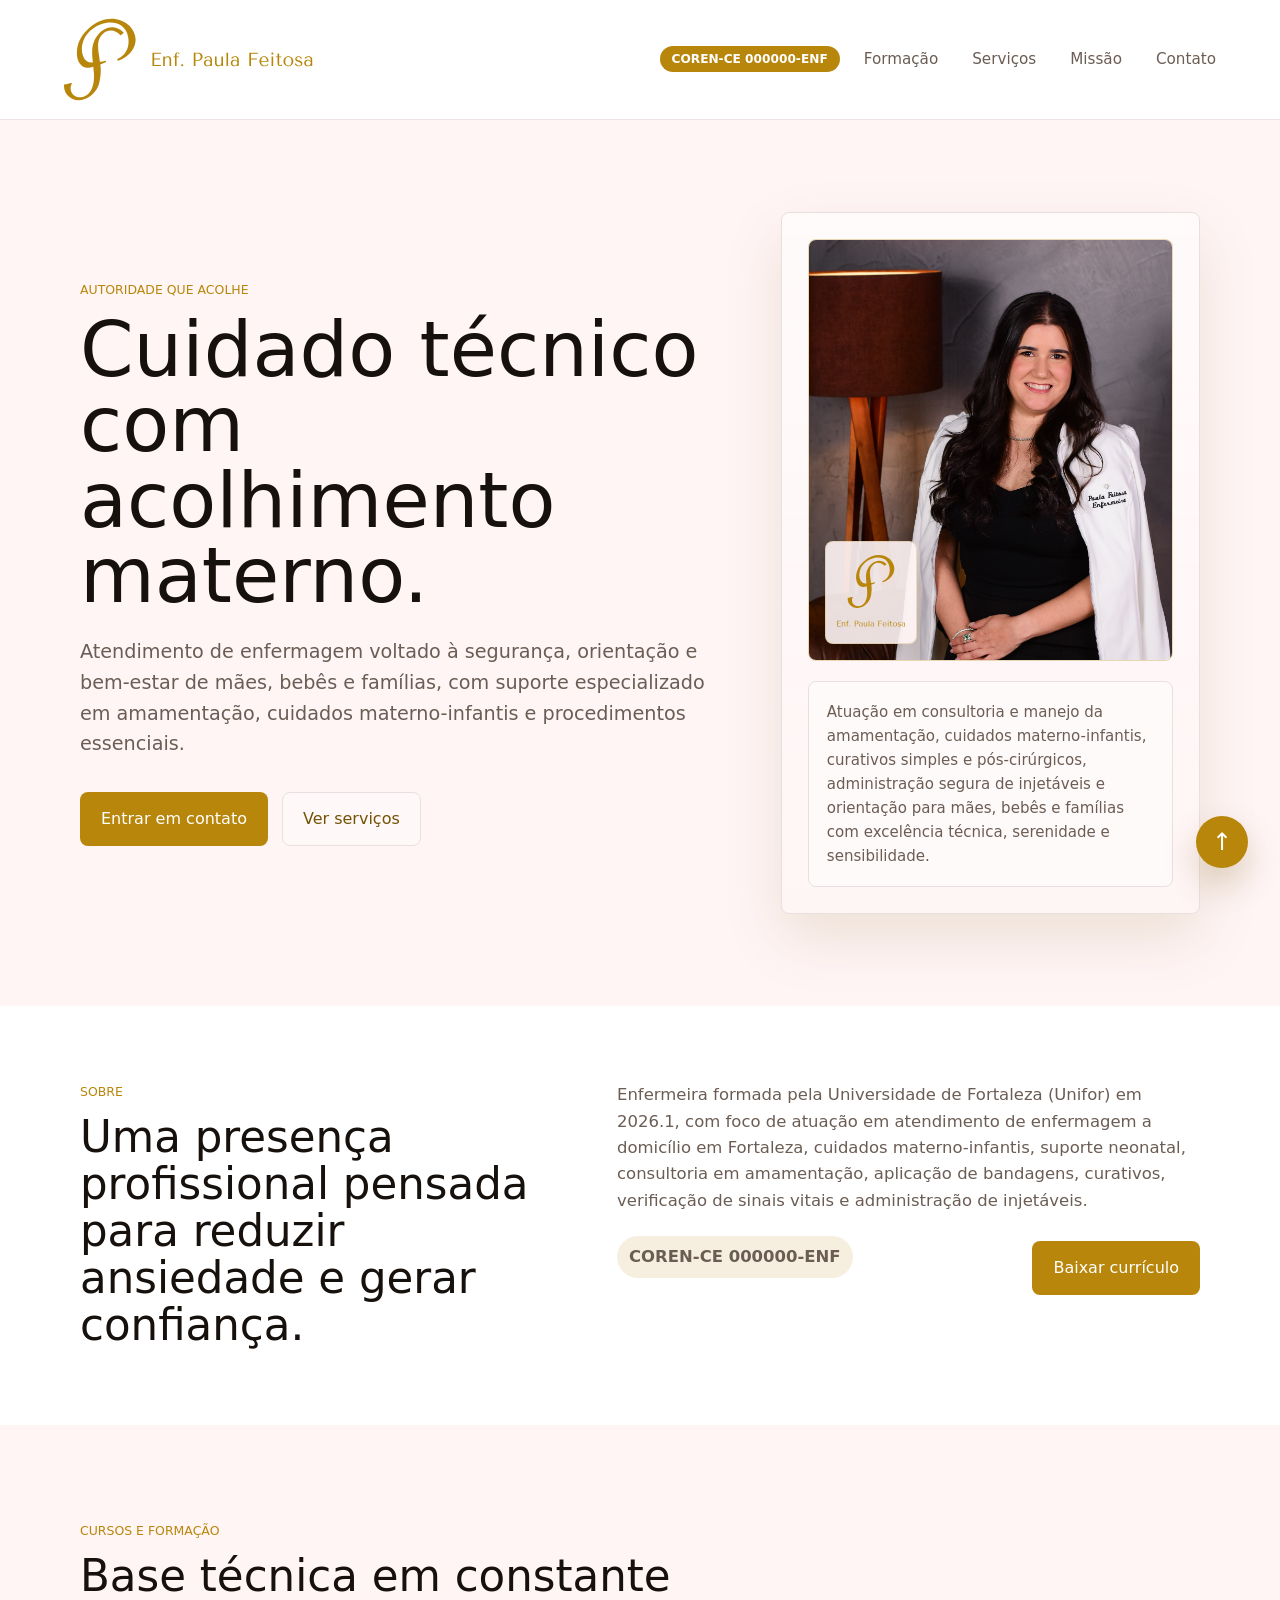
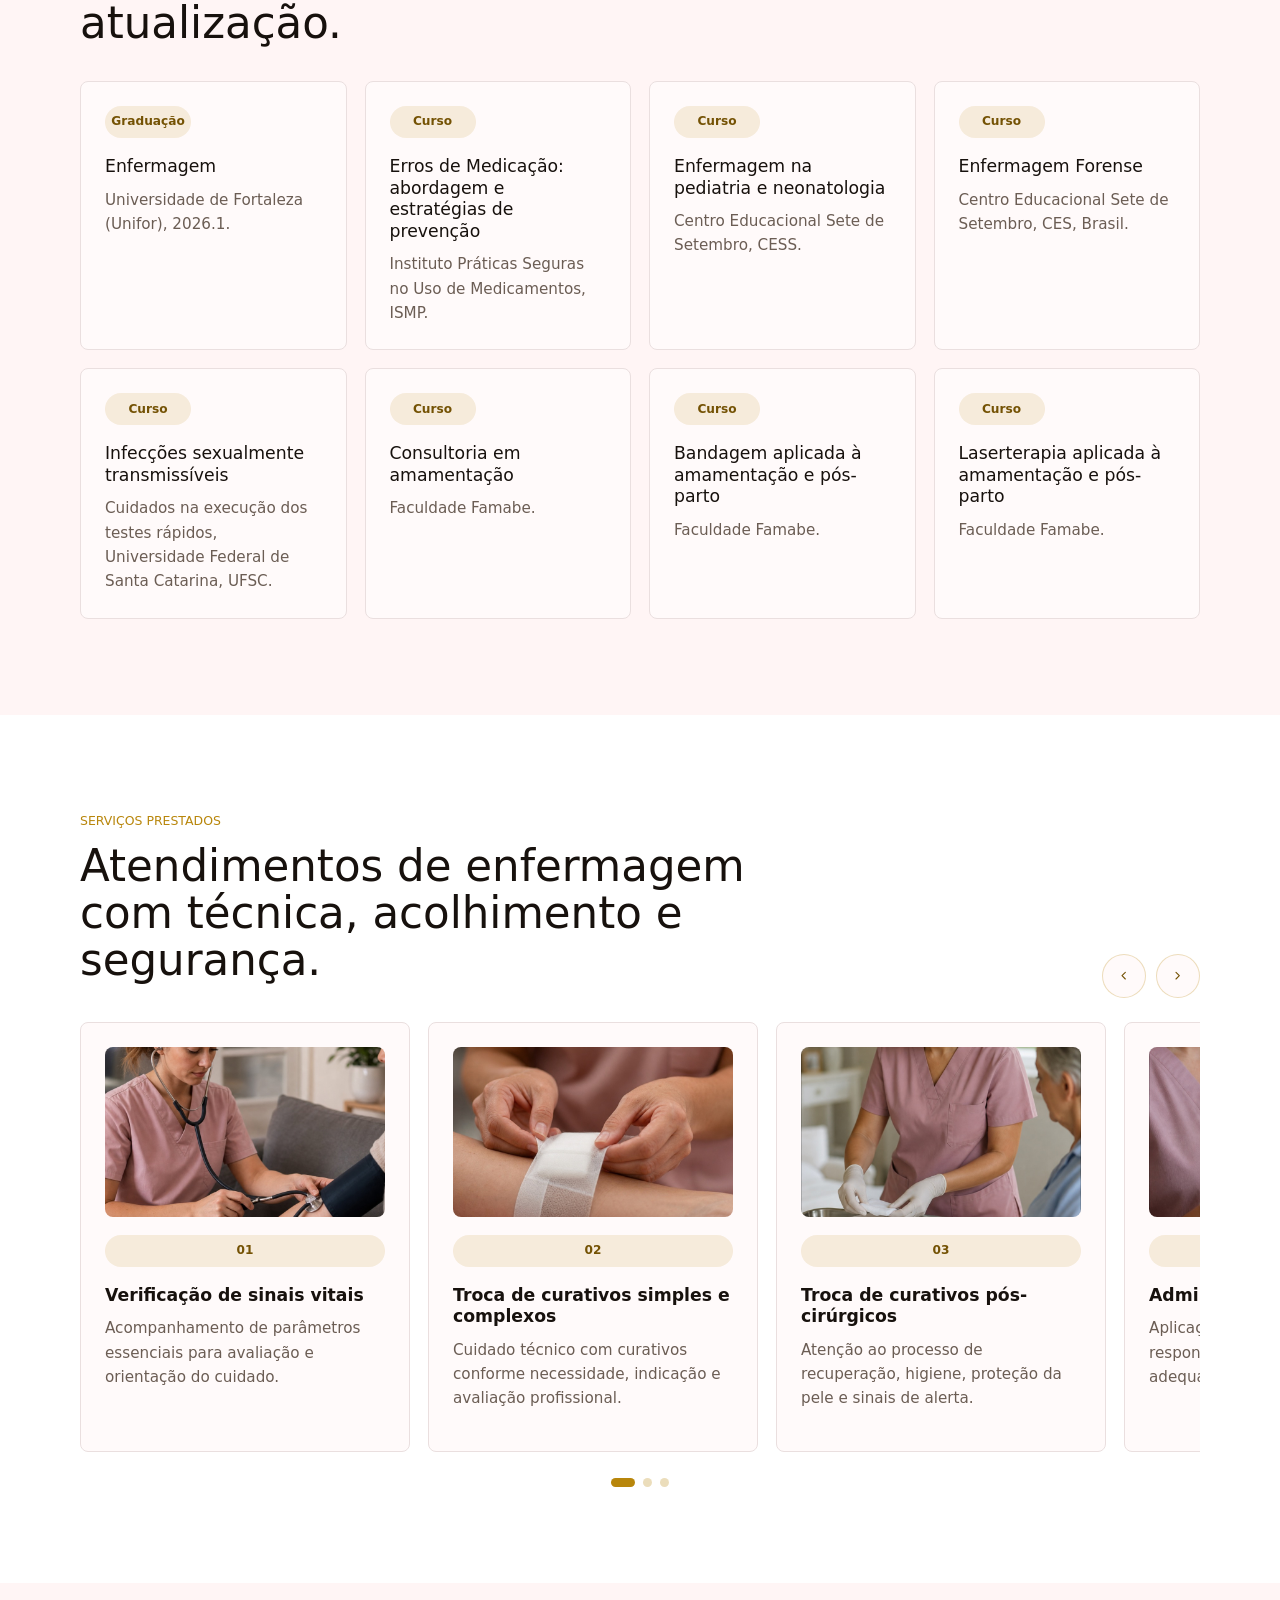
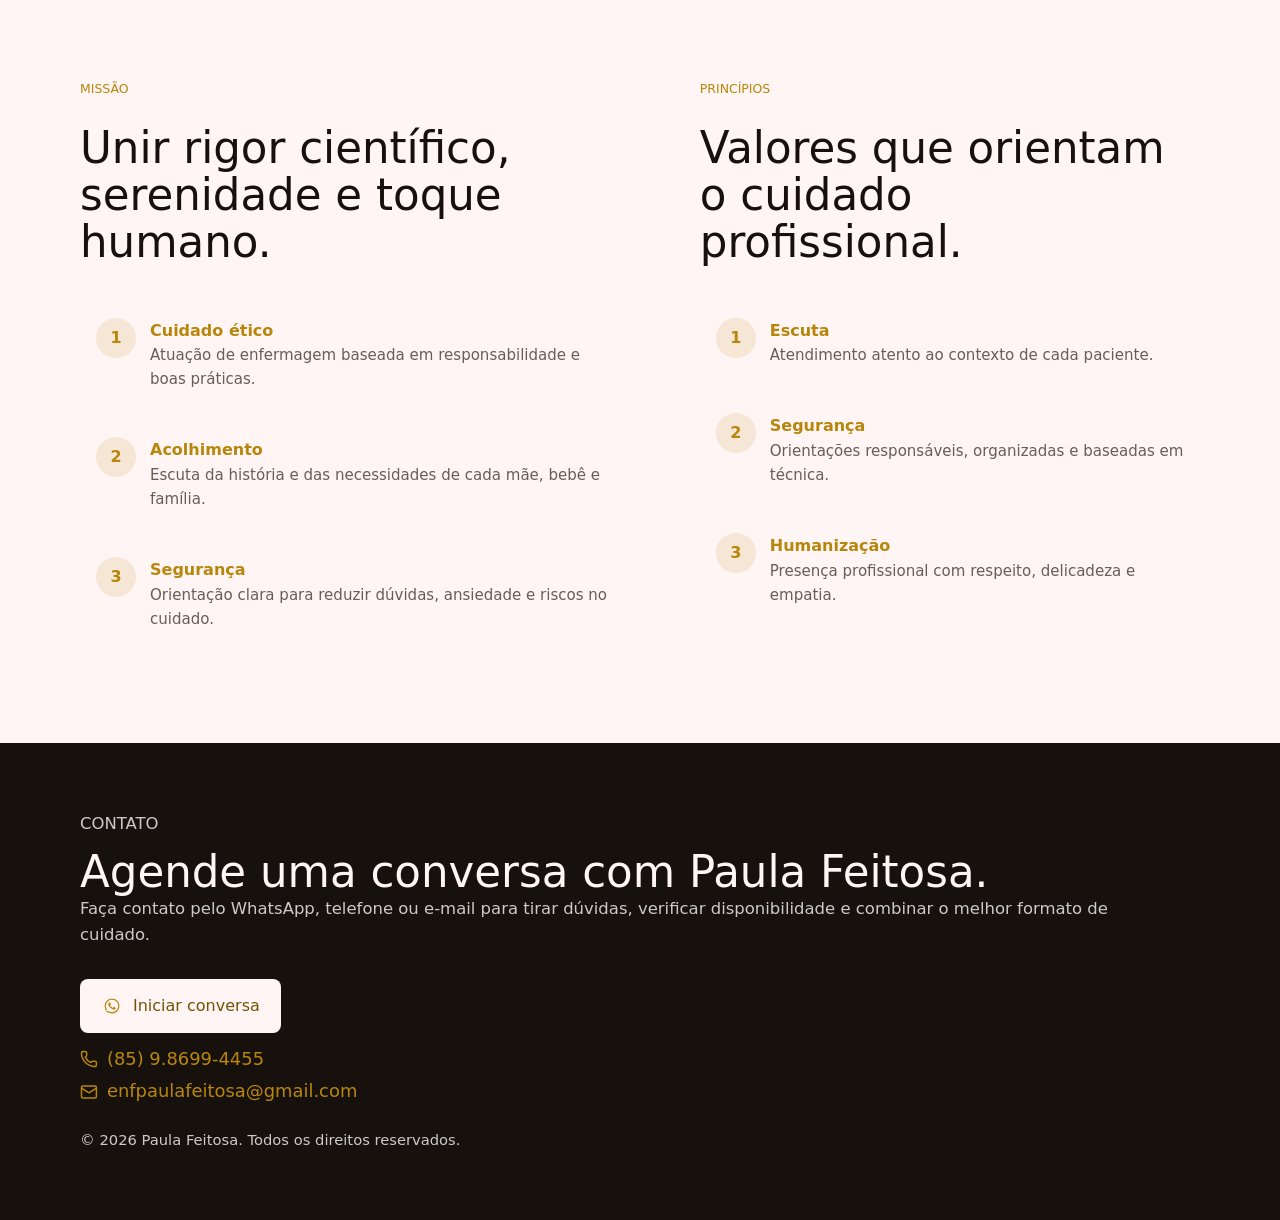
==== commit e5e4c809: "Add security hardening and SEO metadata" ====
--- a/index.html
+++ b/index.html
@@ -3,24 +3,38 @@
   <head>
     <meta charset="UTF-8" />
     <meta name="viewport" content="width=device-width, initial-scale=1.0" />
-    <title>Paula Feitosa | Enfermeira</title>
+    <meta name="theme-color" content="#ffffff" />
+    <meta name="apple-mobile-web-app-status-bar-style" content="default" />
+    <meta name="referrer" content="strict-origin-when-cross-origin" />
+    <meta
+      http-equiv="Content-Security-Policy"
+      content="default-src 'self'; base-uri 'self'; object-src 'none'; frame-src 'none'; form-action 'none'; img-src 'self' data:; font-src 'self' https://fonts.gstatic.com; style-src 'self' https://fonts.googleapis.com; script-src 'self' 'sha256-TPiPLExnKQmRkM9PWPfrc8ucsm2Ls4plu33n41Wfelc='; connect-src 'self'; upgrade-insecure-requests"
+    />
+    <title>Paula Feitosa | Enfermeira Neonatal e Atendimento a Domicílio em Fortaleza</title>
     <meta
       name="description"
-      content="Portfólio profissional da Enf. Paula Feitosa. Serviços de enfermagem, curativos, sinais vitais, injetáveis, cuidados materno-infantis e consultoria em amamentação."
+      content="Enf. Paula Feitosa: enfermeira em Fortaleza com atendimento a domicílio, cuidados materno-infantis, enfermagem neonatal, consultoria em amamentação, curativos, sinais vitais e injetáveis."
     />
     <meta
       name="keywords"
-      content="Paula Feitosa, Enf. Paula Feitosa, enfermeira Paula Feitosa, enfermagem, aleitamento materno, amamentação, consultoria em amamentação, curativos, injetáveis, sinais vitais, cuidados materno-infantis, bandagem pós-parto"
+      content="Paula Feitosa, Enf. Paula Feitosa, enfermeira Paula Feitosa, enfermeira neonatal, enfermeira a domicílio, enfermagem domiciliar, atendimento de enfermagem em Fortaleza, enfermeira em Fortaleza, enfermeira no Ceará, cuidados materno-infantis, consultoria em amamentação, aleitamento materno, curativos, injetáveis, sinais vitais, bandagem pós-parto"
     />
     <meta name="author" content="Paula Feitosa" />
     <meta name="robots" content="index, follow" />
-    <meta property="og:title" content="Paula Feitosa | Enfermeira" />
+    <meta property="og:title" content="Paula Feitosa | Enfermeira Neonatal e Atendimento a Domicílio" />
     <meta
       property="og:description"
-      content="Serviços de enfermagem, cuidados materno-infantis e consultoria em amamentação com a Enf. Paula Feitosa."
+      content="Atendimento de enfermagem em Fortaleza: cuidados materno-infantis, apoio neonatal, consultoria em amamentação, curativos, sinais vitais e injetáveis."
     />
     <meta property="og:type" content="website" />
     <meta property="og:locale" content="pt_BR" />
+    <meta property="og:url" content="https://www.paulafeitosa.com.br/" />
+    <meta property="og:image" content="https://www.paulafeitosa.com.br/assets/foto_paula.jpeg" />
+    <meta name="twitter:title" content="Paula Feitosa | Enfermeira em Fortaleza" />
+    <meta
+      name="twitter:description"
+      content="Enfermeira a domicílio, cuidados materno-infantis, enfermagem neonatal e consultoria em amamentação em Fortaleza."
+    />
     <meta name="twitter:card" content="summary_large_image" />
     <link rel="canonical" href="https://www.paulafeitosa.com.br/" />
     <link rel="icon" href="assets/monograma.svg" type="image/svg+xml" />
@@ -34,20 +48,64 @@
     <script type="application/ld+json">
       {
         "@context": "https://schema.org",
-        "@type": "Person",
-        "name": "Paula Feitosa",
-        "jobTitle": "Enfermeira",
-        "description": "Portfólio profissional da Enf. Paula Feitosa, com formação, cursos, serviços prestados e missão no cuidado em enfermagem e apoio ao aleitamento materno.",
-        "knowsAbout": [
-          "Enfermagem",
-          "Cuidados materno-infantis",
-          "Consultoria em amamentação",
-          "Curativos",
-          "Administração de injetáveis",
-          "Aleitamento materno",
-          "Bandagem pré e pós-parto"
-        ],
-        "url": "https://www.paulafeitosa.com.br/"
+        "@graph": [
+          {
+            "@type": "Person",
+            "@id": "https://www.paulafeitosa.com.br/#paula-feitosa",
+            "name": "Paula Feitosa",
+            "alternateName": [
+              "Enf. Paula Feitosa",
+              "Enfermeira Paula Feitosa"
+            ],
+            "jobTitle": [
+              "Enfermeira",
+              "Enfermeira neonatal",
+              "Enfermeira a domicílio"
+            ],
+            "description": "Portfólio profissional da Enf. Paula Feitosa, enfermeira em Fortaleza com foco em cuidados materno-infantis, enfermagem neonatal, consultoria em amamentação, curativos, sinais vitais, injetáveis e atendimento de enfermagem a domicílio.",
+            "knowsAbout": [
+              "Enfermagem",
+              "Enfermagem neonatal",
+              "Enfermagem domiciliar",
+              "Atendimento de enfermagem a domicílio",
+              "Cuidados materno-infantis",
+              "Consultoria em amamentação",
+              "Curativos",
+              "Administração de injetáveis",
+              "Aleitamento materno",
+              "Bandagem pré e pós-parto"
+            ],
+            "areaServed": [
+              "Fortaleza",
+              "Ceará"
+            ],
+            "url": "https://www.paulafeitosa.com.br/"
+          },
+          {
+            "@type": "ProfessionalService",
+            "@id": "https://www.paulafeitosa.com.br/#servicos-enfermagem",
+            "name": "Serviços de enfermagem Paula Feitosa",
+            "description": "Atendimento de enfermagem em Fortaleza com cuidados materno-infantis, enfermagem neonatal, consultoria em amamentação, curativos, sinais vitais, administração de injetáveis e orientação domiciliar.",
+            "provider": {
+              "@id": "https://www.paulafeitosa.com.br/#paula-feitosa"
+            },
+            "areaServed": {
+              "@type": "AdministrativeArea",
+              "name": "Fortaleza, Ceará"
+            },
+            "serviceType": [
+              "Enfermeira neonatal",
+              "Enfermeira a domicílio",
+              "Enfermagem domiciliar",
+              "Consultoria em amamentação",
+              "Cuidados materno-infantis",
+              "Curativos",
+              "Administração de injetáveis",
+              "Verificação de sinais vitais"
+            ],
+            "url": "https://www.paulafeitosa.com.br/#servicos"
+          }
+        ]
       }
     </script>
   </head>
@@ -82,6 +140,7 @@
         <a href="#servicos">Serviços</a>
         <a href="#missao">Missão</a>
         <a href="#contato">Contato</a>
+        <span class="nav-register">COREN-CE 000000-ENF</span>
       </nav>
     </header>
 
@@ -101,6 +160,7 @@
               href="https://wa.me/5585986994455?text=Ol%C3%A1%2C%20Paula!%20Vim%20pelo%20seu%20site%20e%20gostaria%20de%20mais%20informa%C3%A7%C3%B5es."
               target="_blank"
               rel="noopener noreferrer"
+              referrerpolicy="strict-origin-when-cross-origin"
             >
               Entrar em contato
             </a>
@@ -142,9 +202,11 @@
           <div class="intro-copy">
             <p>
               Enfermeira formada pela Universidade de Fortaleza (Unifor) em
-              2026.1, com foco de atuação em cuidados materno-infantis,
-              consultoria em amamentação, aplicação de bandagens, curativos,
-              verificação de sinais vitais e administração de injetáveis.
+              2026.1, com foco de atuação em atendimento de enfermagem a
+              domicílio em Fortaleza, cuidados materno-infantis, suporte
+              neonatal, consultoria em amamentação, aplicação de bandagens,
+              curativos, verificação de sinais vitais e administração de
+              injetáveis.
             </p>
             <div class="intro-actions">
               <p class="professional-register">
@@ -394,6 +456,7 @@
                   href="https://wa.me/5585986994455?text=Ol%C3%A1%2C%20Paula!%20Gostaria%20de%20tirar%20uma%20d%C3%BAvida%20sobre%20um%20servi%C3%A7o."
                   target="_blank"
                   rel="noopener noreferrer"
+                  referrerpolicy="strict-origin-when-cross-origin"
                 >
                   Entrar em contato
                 </a>
@@ -475,6 +538,7 @@
               href="https://wa.me/5585986994455?text=Ol%C3%A1%2C%20Paula!%20Gostaria%20de%20agendar%20um%20atendimento."
               target="_blank"
               rel="noopener noreferrer"
+              referrerpolicy="strict-origin-when-cross-origin"
             >
               <img
                 class="button-icon"
--- a/styles.css
+++ b/styles.css
@@ -17,14 +17,19 @@
 
 html {
   scroll-behavior: smooth;
+  background: var(--color-ink);
 }
 
 body {
   margin: 0;
   font-family: "Tenor Sans", ui-sans-serif, system-ui, -apple-system, BlinkMacSystemFont, "Segoe UI", sans-serif;
   color: var(--color-ink);
+  background: var(--color-ink);
+  line-height: 1.6;
+}
+
+main {
   background: var(--color-soft);
-  line-height: 1.6;
 }
 
 a {
@@ -49,7 +54,7 @@
   gap: 24px;
   min-height: 78px;
   padding: 14px clamp(20px, 5vw, 72px);
-  background: rgba(255, 245, 245, 0.9);
+  background: #ffffff;
   border-bottom: 1px solid rgba(234, 223, 223, 0.86);
   backdrop-filter: blur(16px);
 }
@@ -128,6 +133,19 @@
 .site-nav a:hover,
 .site-nav a:focus-visible {
   color: var(--color-primary);
+}
+
+.nav-register {
+  display: none;
+  width: fit-content;
+  padding: 7px 10px;
+  border-radius: 999px;
+  color: #ffffff;
+  background: var(--color-primary);
+  font-size: 0.72rem;
+  font-weight: 700;
+  line-height: 1;
+  white-space: nowrap;
 }
 
 .menu-toggle {
@@ -673,7 +691,7 @@
   grid-template-columns: 1fr auto;
   gap: 24px;
   align-items: center;
-  padding: clamp(42px, 7vw, 68px) 0;
+  padding: clamp(42px, 7vw, 68px) 0 calc(clamp(42px, 7vw, 68px) + env(safe-area-inset-bottom, 0px));
 }
 
 .contact-content .eyebrow,
@@ -800,9 +818,7 @@
   }
 
   .header-register {
-    margin-left: auto;
-    padding: 6px 9px;
-    font-size: 0.66rem;
+    display: none;
   }
 
   .menu-toggle {
@@ -839,6 +855,11 @@
     background: var(--color-soft);
   }
 
+  .nav-register {
+    display: inline-flex;
+    margin: 8px 6px 6px;
+  }
+
   .section-shell {
     width: min(100% - 32px, 1120px);
   }
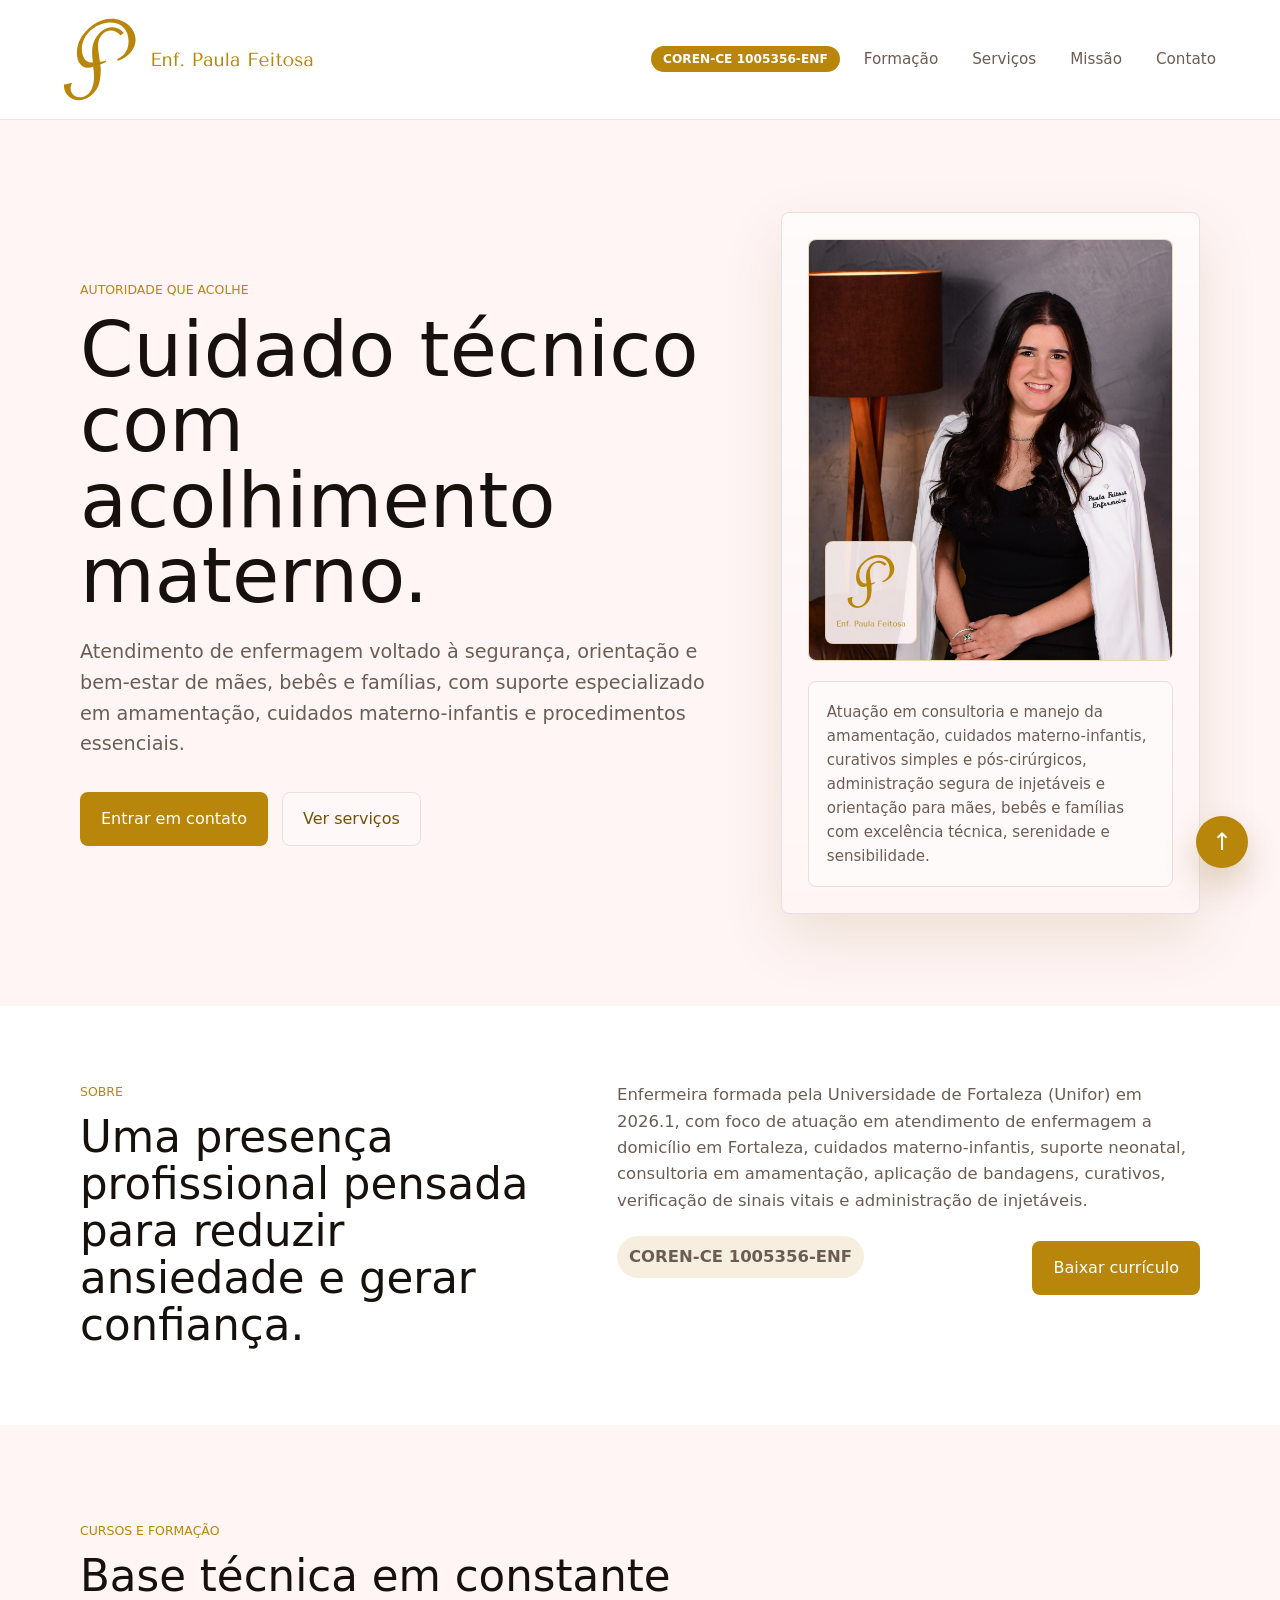
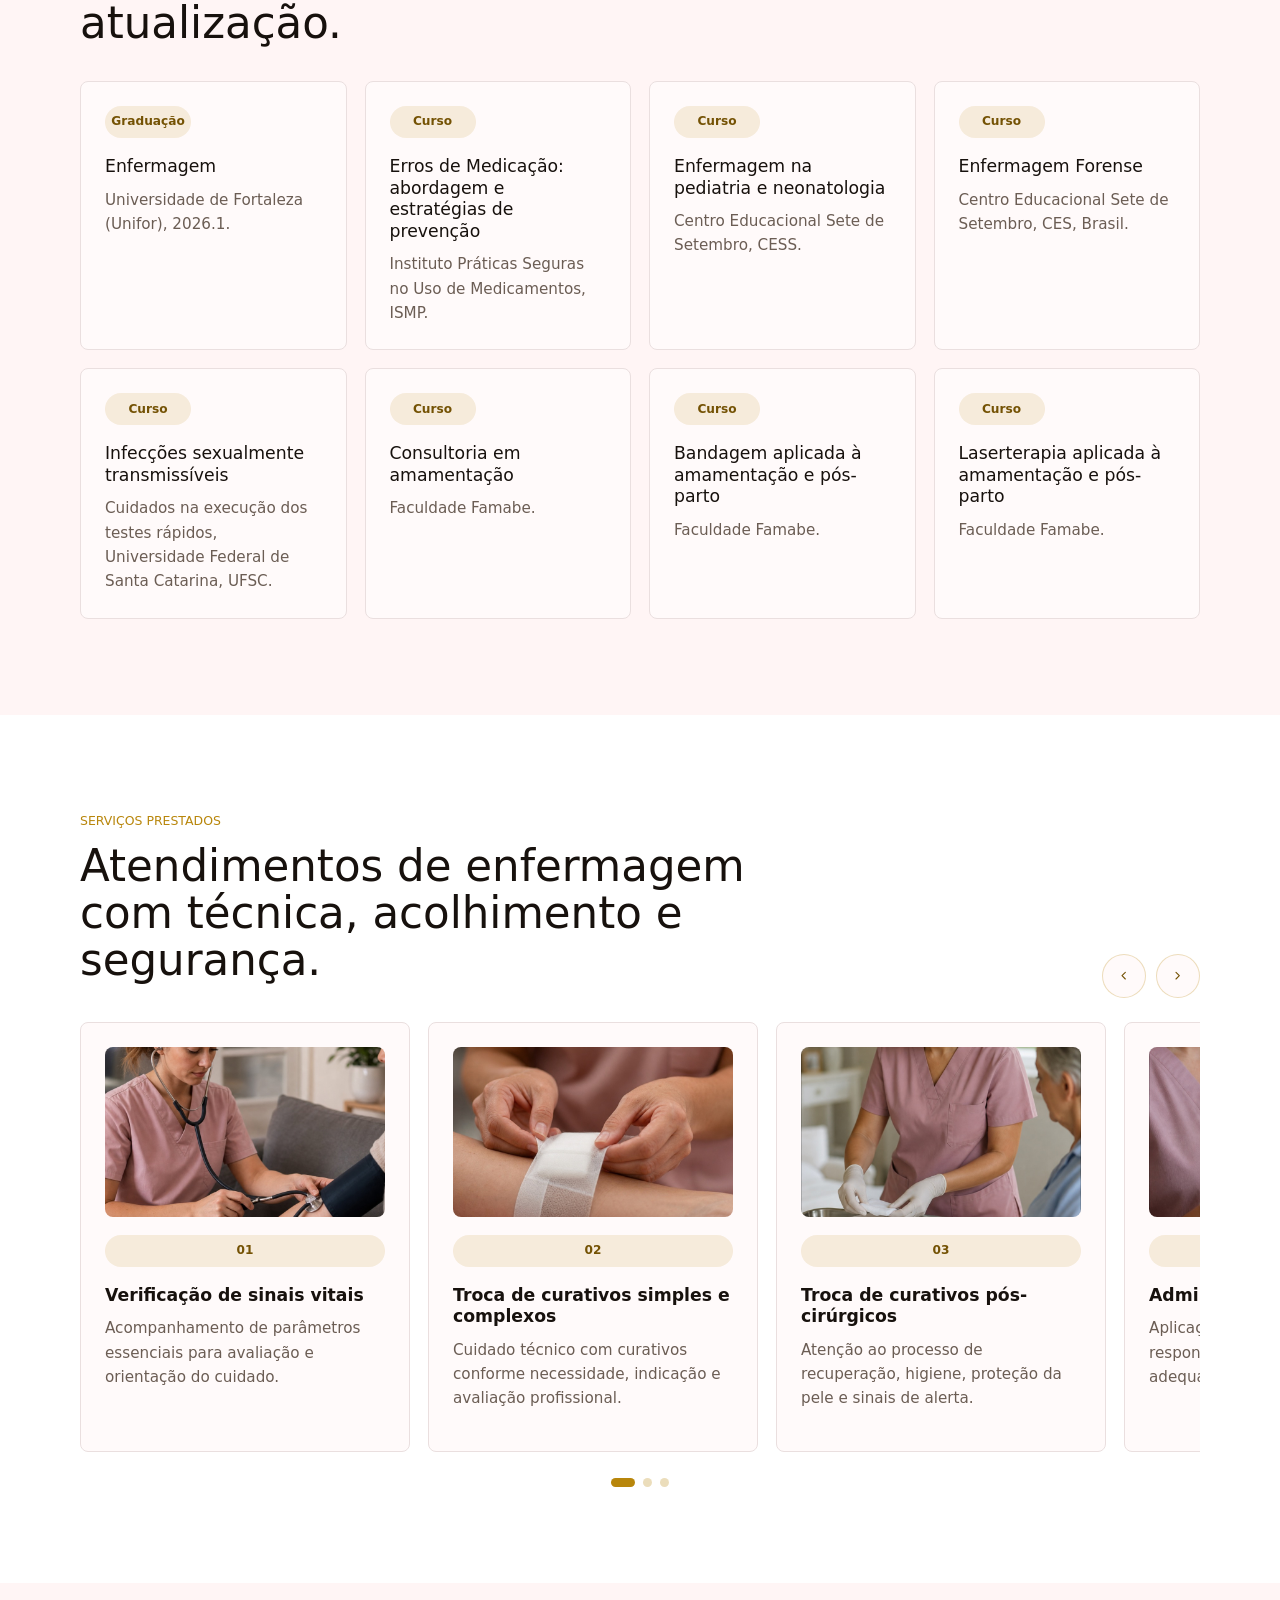
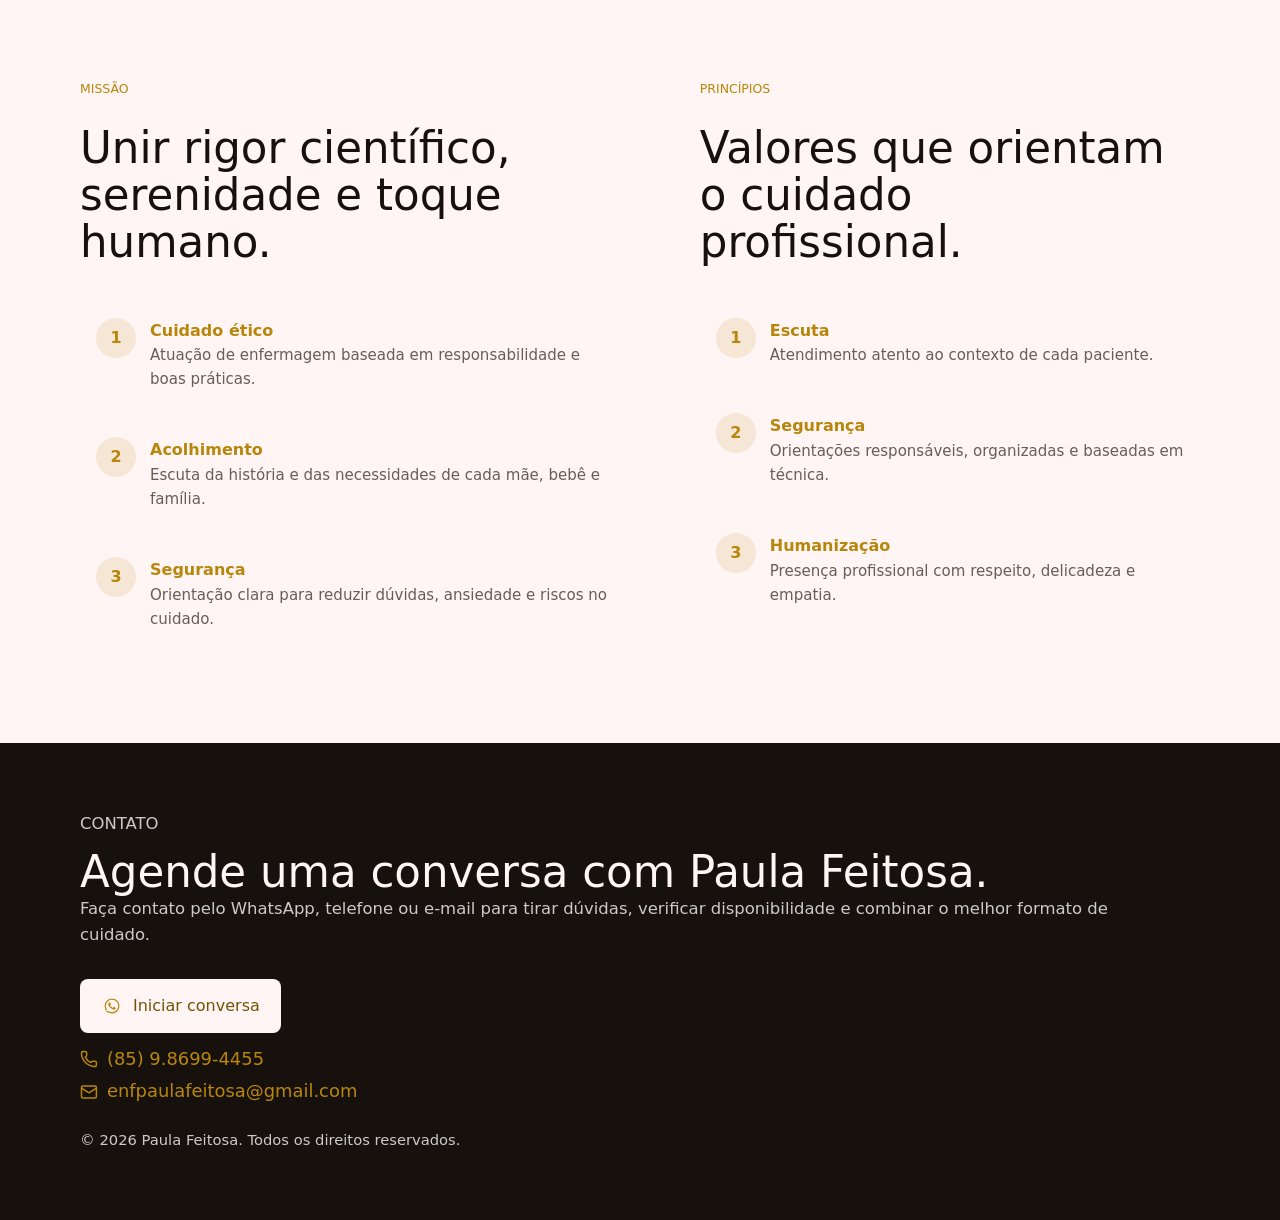
==== commit 65b7ae2e: "Atualiza COREN e currículo" ====
--- a/index.html
+++ b/index.html
@@ -62,6 +62,11 @@
               "Enfermeira neonatal",
               "Enfermeira a domicílio"
             ],
+            "identifier": {
+              "@type": "PropertyValue",
+              "propertyID": "COREN-CE",
+              "value": "1005356-ENF"
+            },
             "description": "Portfólio profissional da Enf. Paula Feitosa, enfermeira em Fortaleza com foco em cuidados materno-infantis, enfermagem neonatal, consultoria em amamentação, curativos, sinais vitais, injetáveis e atendimento de enfermagem a domicílio.",
             "knowsAbout": [
               "Enfermagem",
@@ -120,7 +125,7 @@
       </a>
 
       <p class="header-register">
-        COREN-CE 000000-ENF
+        COREN-CE 1005356-ENF
       </p>
 
       <button
@@ -140,7 +145,7 @@
         <a href="#servicos">Serviços</a>
         <a href="#missao">Missão</a>
         <a href="#contato">Contato</a>
-        <span class="nav-register">COREN-CE 000000-ENF</span>
+        <span class="nav-register">COREN-CE 1005356-ENF</span>
       </nav>
     </header>
 
@@ -210,7 +215,7 @@
             </p>
             <div class="intro-actions">
               <p class="professional-register">
-                COREN-CE 000000-ENF
+                COREN-CE 1005356-ENF
               </p>
               <a
                 class="button button-primary download-button"
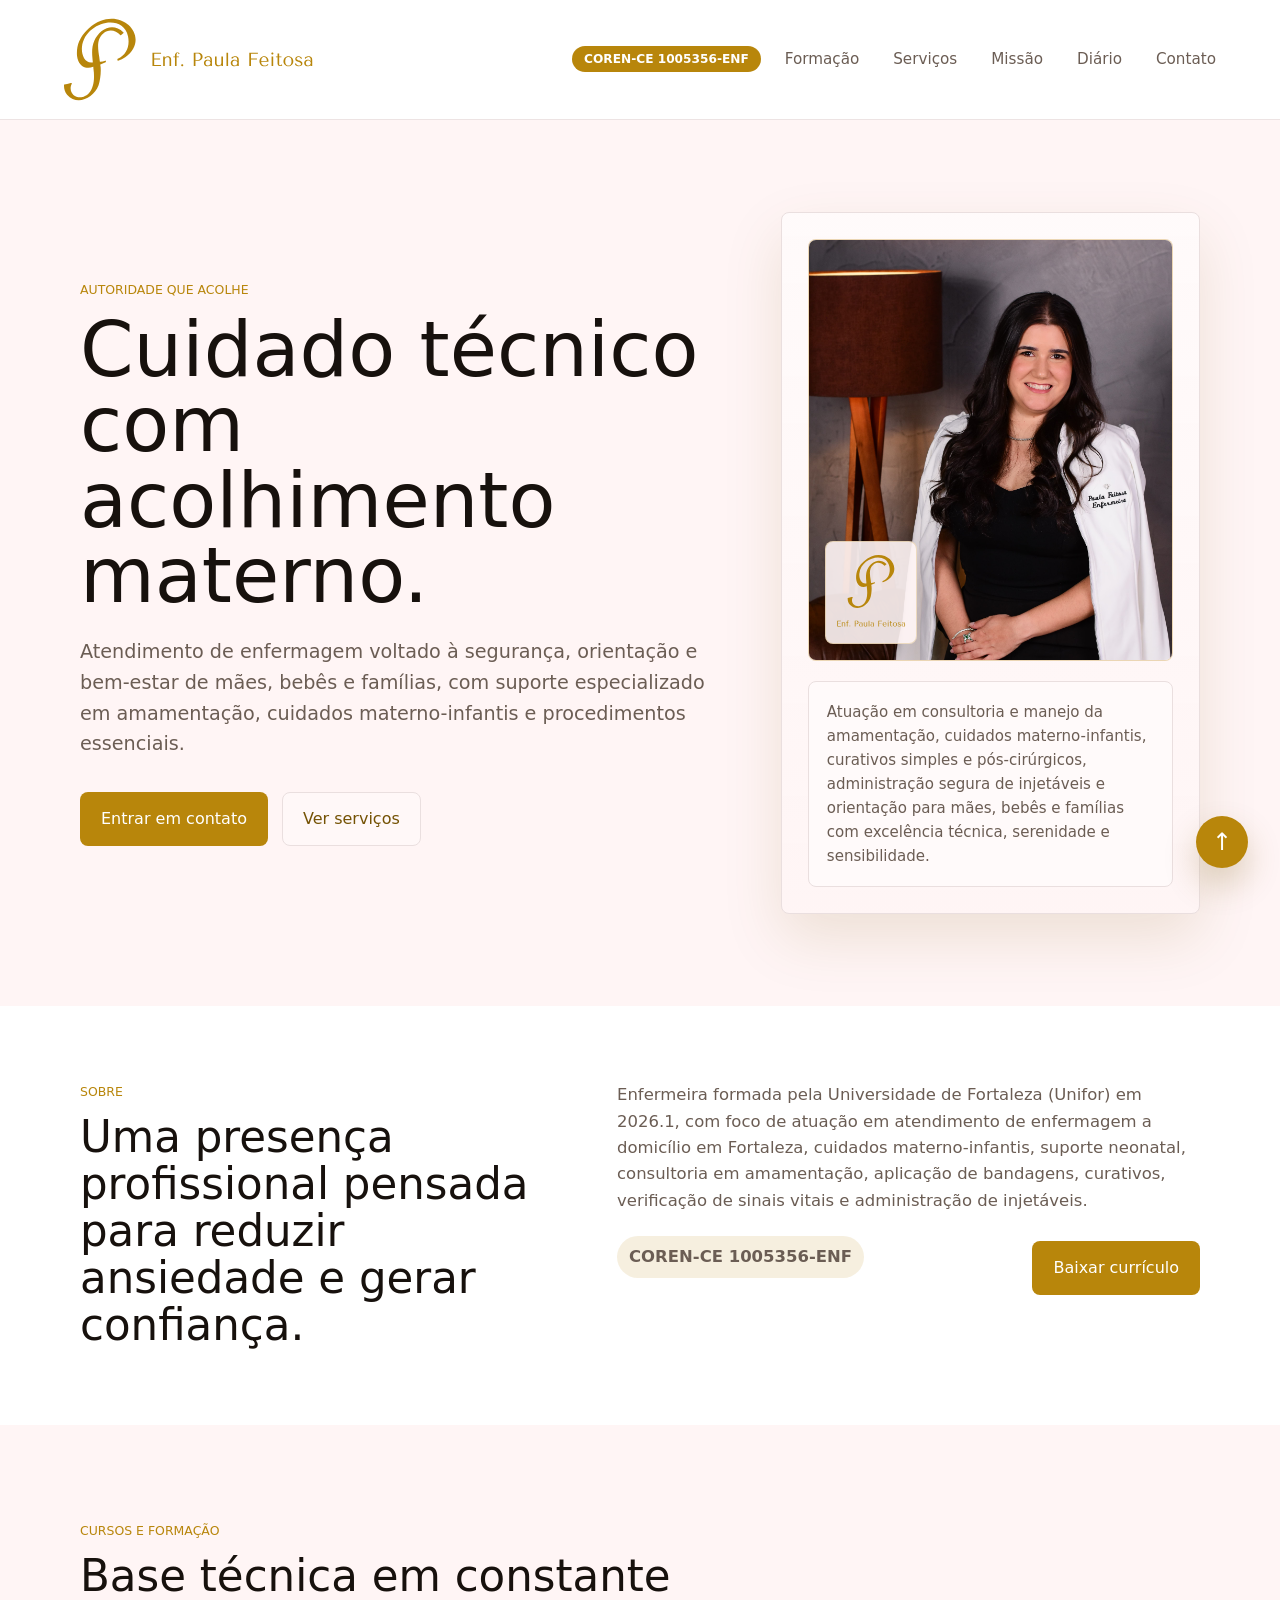
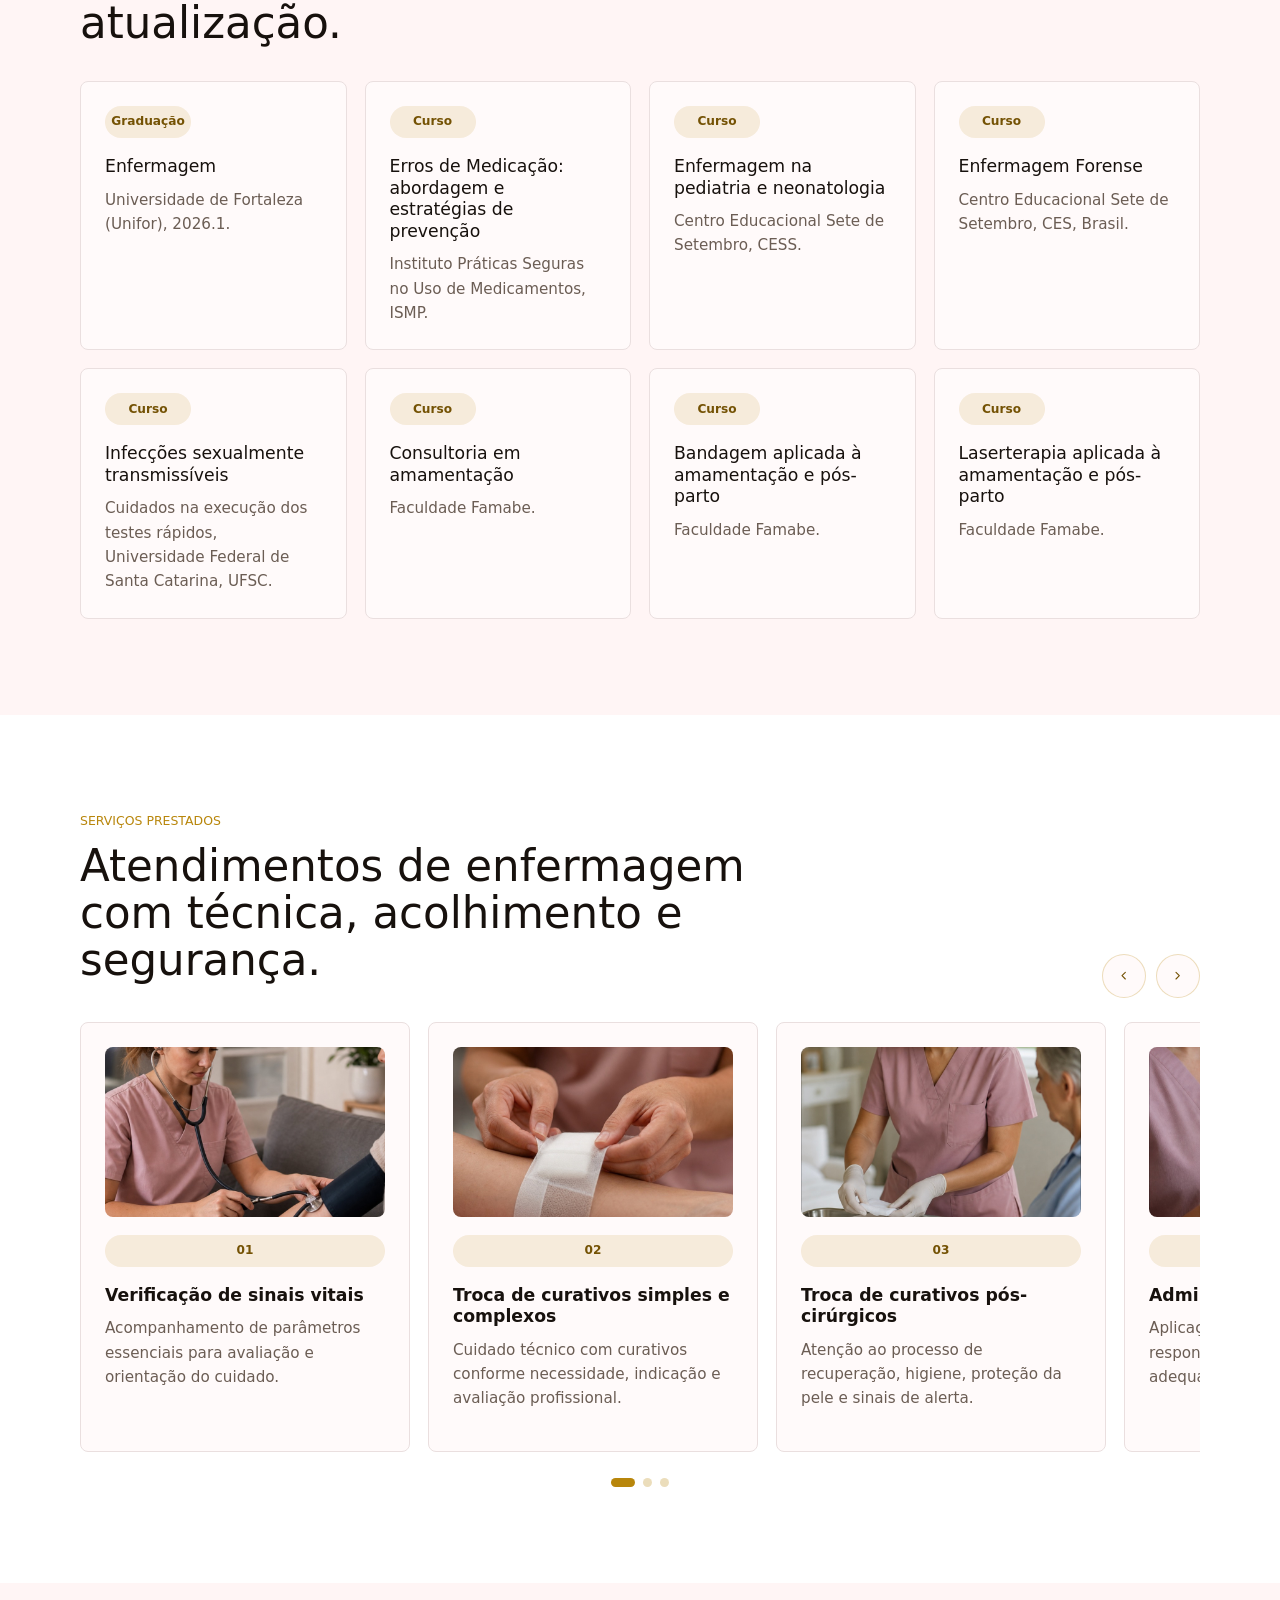
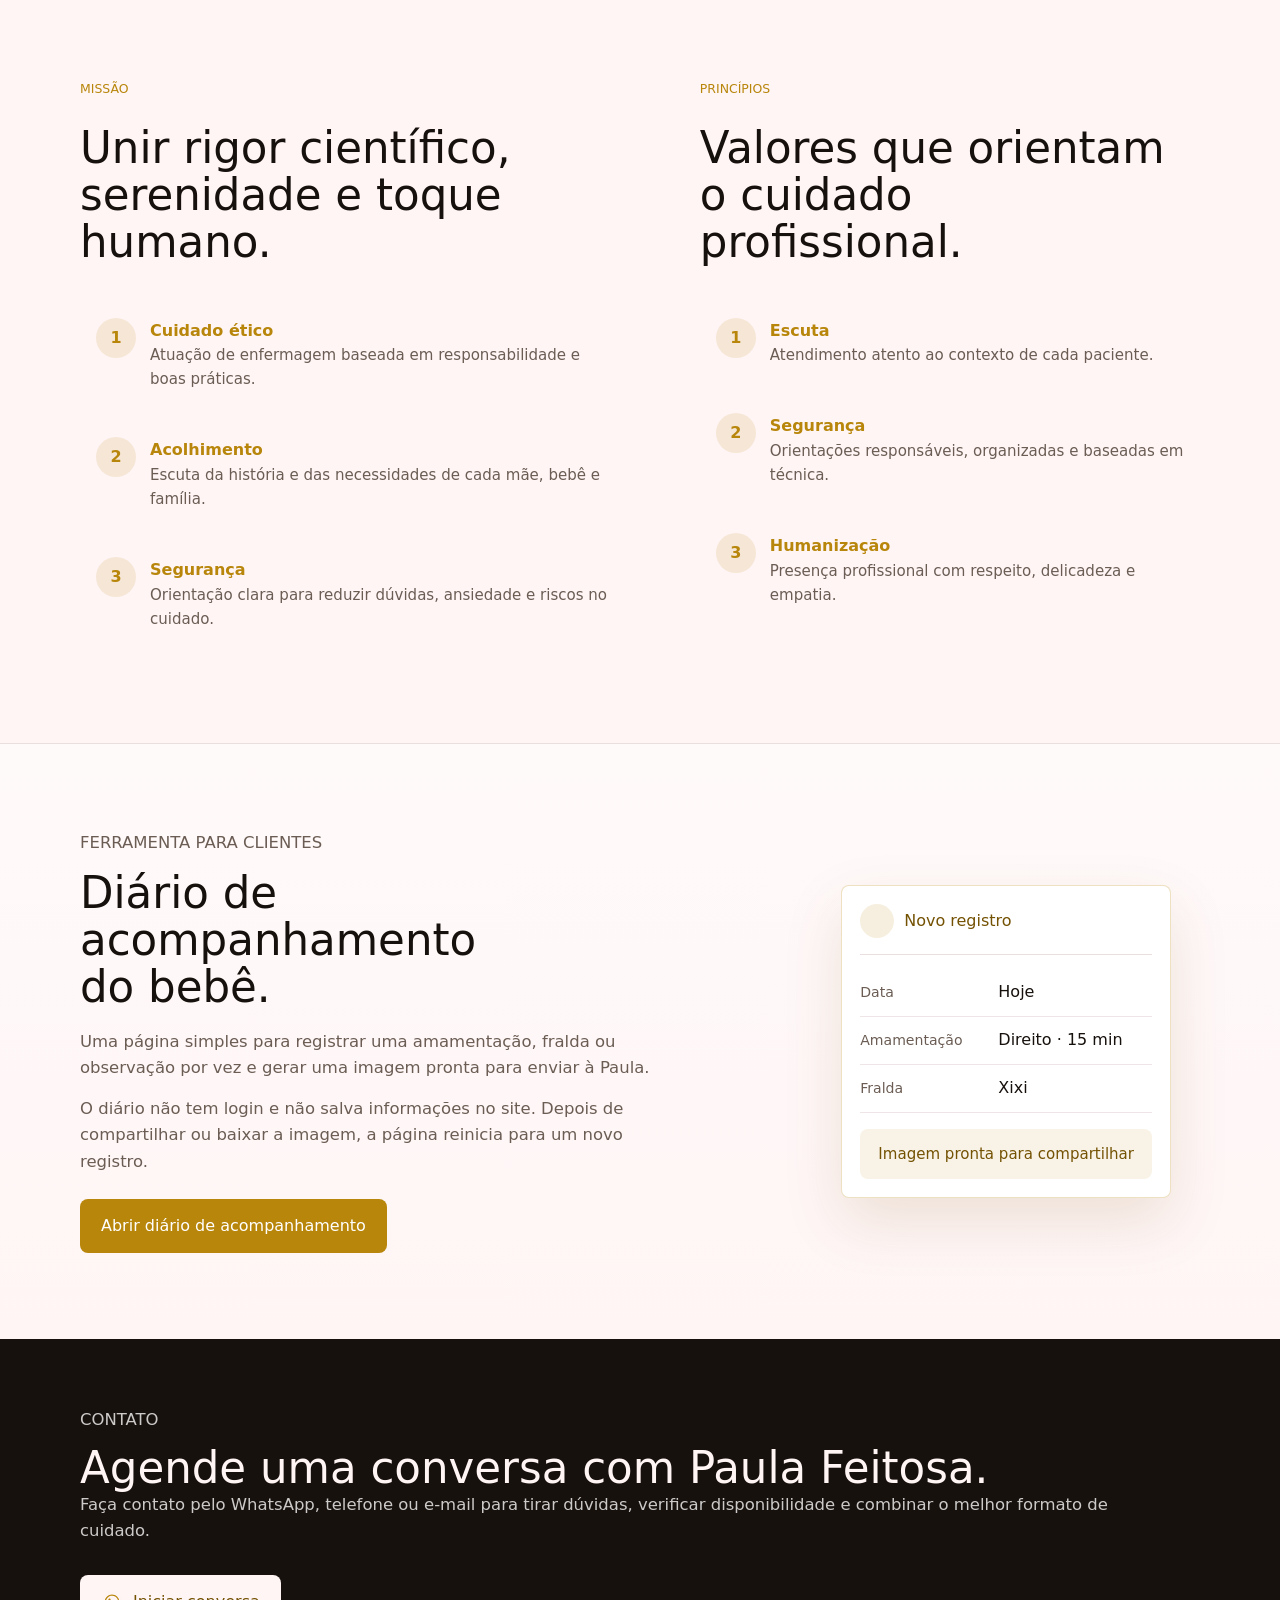
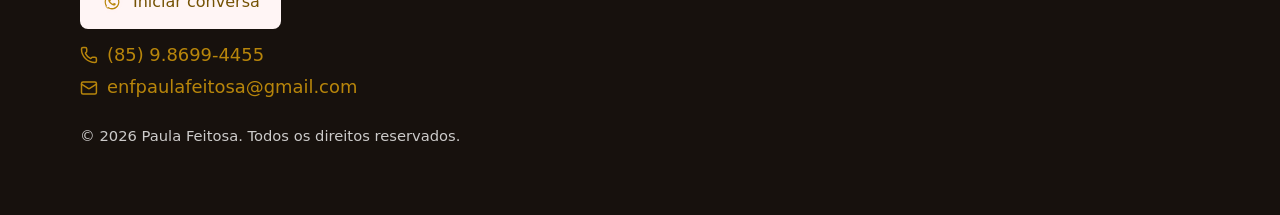
==== commit 8fa380a5: "Add diary section to homepage" ====
--- a/index.html
+++ b/index.html
@@ -8,7 +8,7 @@
     <meta name="referrer" content="strict-origin-when-cross-origin" />
     <meta
       http-equiv="Content-Security-Policy"
-      content="default-src 'self'; base-uri 'self'; object-src 'none'; frame-src 'none'; form-action 'none'; img-src 'self' data:; font-src 'self' https://fonts.gstatic.com; style-src 'self' https://fonts.googleapis.com; script-src 'self' 'sha256-TPiPLExnKQmRkM9PWPfrc8ucsm2Ls4plu33n41Wfelc='; connect-src 'self'; upgrade-insecure-requests"
+      content="default-src 'self'; base-uri 'self'; object-src 'none'; frame-src 'none'; form-action 'none'; img-src 'self' data:; font-src 'self' https://fonts.gstatic.com; style-src 'self' https://fonts.googleapis.com; script-src 'self' 'sha256-8FkhSslgAzNkmtnDCR/mBT04J98tsARn5JFC0hAGQ5k='; connect-src 'self'; upgrade-insecure-requests"
     />
     <title>Paula Feitosa | Enfermeira Neonatal e Atendimento a Domicílio em Fortaleza</title>
     <meta
@@ -28,15 +28,15 @@
     />
     <meta property="og:type" content="website" />
     <meta property="og:locale" content="pt_BR" />
-    <meta property="og:url" content="https://www.paulafeitosa.com.br/" />
-    <meta property="og:image" content="https://www.paulafeitosa.com.br/assets/foto_paula.jpeg" />
+    <meta property="og:url" content="https://www.paulafeitosa.enf.br/" />
+    <meta property="og:image" content="https://www.paulafeitosa.enf.br/assets/foto_paula.jpeg" />
     <meta name="twitter:title" content="Paula Feitosa | Enfermeira em Fortaleza" />
     <meta
       name="twitter:description"
       content="Enfermeira a domicílio, cuidados materno-infantis, enfermagem neonatal e consultoria em amamentação em Fortaleza."
     />
     <meta name="twitter:card" content="summary_large_image" />
-    <link rel="canonical" href="https://www.paulafeitosa.com.br/" />
+    <link rel="canonical" href="https://www.paulafeitosa.enf.br/" />
     <link rel="icon" href="assets/monograma.svg" type="image/svg+xml" />
     <link rel="preconnect" href="https://fonts.googleapis.com" />
     <link rel="preconnect" href="https://fonts.gstatic.com" crossorigin />
@@ -51,7 +51,7 @@
         "@graph": [
           {
             "@type": "Person",
-            "@id": "https://www.paulafeitosa.com.br/#paula-feitosa",
+            "@id": "https://www.paulafeitosa.enf.br/#paula-feitosa",
             "name": "Paula Feitosa",
             "alternateName": [
               "Enf. Paula Feitosa",
@@ -84,15 +84,15 @@
               "Fortaleza",
               "Ceará"
             ],
-            "url": "https://www.paulafeitosa.com.br/"
+            "url": "https://www.paulafeitosa.enf.br/"
           },
           {
             "@type": "ProfessionalService",
-            "@id": "https://www.paulafeitosa.com.br/#servicos-enfermagem",
+            "@id": "https://www.paulafeitosa.enf.br/#servicos-enfermagem",
             "name": "Serviços de enfermagem Paula Feitosa",
             "description": "Atendimento de enfermagem em Fortaleza com cuidados materno-infantis, enfermagem neonatal, consultoria em amamentação, curativos, sinais vitais, administração de injetáveis e orientação domiciliar.",
             "provider": {
-              "@id": "https://www.paulafeitosa.com.br/#paula-feitosa"
+              "@id": "https://www.paulafeitosa.enf.br/#paula-feitosa"
             },
             "areaServed": {
               "@type": "AdministrativeArea",
@@ -108,7 +108,7 @@
               "Administração de injetáveis",
               "Verificação de sinais vitais"
             ],
-            "url": "https://www.paulafeitosa.com.br/#servicos"
+            "url": "https://www.paulafeitosa.enf.br/#servicos"
           }
         ]
       }
@@ -144,6 +144,7 @@
         <a href="#formacao">Formação</a>
         <a href="#servicos">Serviços</a>
         <a href="#missao">Missão</a>
+        <a href="#diario">Diário</a>
         <a href="#contato">Contato</a>
         <span class="nav-register">COREN-CE 1005356-ENF</span>
       </nav>
@@ -525,6 +526,50 @@
               <strong>Humanização</strong>
               <span>Presença profissional com respeito, delicadeza e empatia.</span>
             </p>
+          </div>
+        </div>
+      </section>
+
+      <section class="diary-tool-section" id="diario">
+        <div class="section-shell diary-tool-content">
+          <div class="diary-tool-copy">
+            <p class="eyebrow">Ferramenta para clientes</p>
+            <h2>Diário de acompanhamento do bebê.</h2>
+            <p>
+              Uma página simples para registrar uma amamentação, fralda ou
+              observação por vez e gerar uma imagem pronta para enviar à Paula.
+            </p>
+            <p>
+              O diário não tem login e não salva informações no site. Depois de
+              compartilhar ou baixar a imagem, a página reinicia para um novo
+              registro.
+            </p>
+            <a class="button button-primary diary-tool-button" href="diario.html">
+              Abrir diário de acompanhamento
+            </a>
+          </div>
+          <div class="diary-tool-preview" aria-label="Resumo do fluxo do diário">
+            <div class="diary-phone-frame">
+              <div class="diary-mini-header">
+                <span></span>
+                <strong>Novo registro</strong>
+              </div>
+              <div class="diary-mini-row">
+                <span>Data</span>
+                <strong>Hoje</strong>
+              </div>
+              <div class="diary-mini-row">
+                <span>Amamentação</span>
+                <strong>Direito · 15 min</strong>
+              </div>
+              <div class="diary-mini-row">
+                <span>Fralda</span>
+                <strong>Xixi</strong>
+              </div>
+              <div class="diary-mini-note">
+                Imagem pronta para compartilhar
+              </div>
+            </div>
           </div>
         </div>
       </section>
--- a/styles.css
+++ b/styles.css
@@ -199,6 +199,10 @@
   margin: 0 auto;
 }
 
+section[id] {
+  scroll-margin-top: 88px;
+}
+
 .hero {
   display: grid;
   grid-template-columns: minmax(0, 1.08fr) minmax(300px, 0.72fr);
@@ -681,6 +685,101 @@
   color: var(--color-ink);
 }
 
+.diary-tool-section {
+  background:
+    linear-gradient(180deg, rgba(255, 250, 250, 0.96), rgba(255, 245, 245, 0.98)),
+    var(--color-soft);
+  border-top: 1px solid var(--color-line);
+}
+
+.diary-tool-content {
+  display: grid;
+  grid-template-columns: minmax(0, 1fr) minmax(280px, 0.58fr);
+  gap: clamp(24px, 5vw, 64px);
+  align-items: center;
+  padding: clamp(48px, 8vw, 86px) 0;
+}
+
+.diary-tool-copy h2 {
+  max-width: 12ch;
+  margin-bottom: 18px;
+  font-size: clamp(1.8rem, 3.4vw, 3rem);
+  font-weight: 400;
+  line-height: 1.08;
+}
+
+.diary-tool-copy p {
+  max-width: 58ch;
+  margin-bottom: 14px;
+  color: var(--color-muted);
+  font-size: 1.03rem;
+}
+
+.diary-tool-button {
+  margin-top: 10px;
+}
+
+.diary-tool-preview {
+  display: flex;
+  justify-content: center;
+}
+
+.diary-phone-frame {
+  width: min(100%, 330px);
+  padding: 18px;
+  border: 1px solid rgba(184, 134, 11, 0.25);
+  border-radius: var(--radius);
+  background: #ffffff;
+  box-shadow: var(--shadow);
+}
+
+.diary-mini-header {
+  display: flex;
+  align-items: center;
+  gap: 10px;
+  padding-bottom: 16px;
+  margin-bottom: 14px;
+  border-bottom: 1px solid var(--color-line);
+  color: var(--color-primary-dark);
+}
+
+.diary-mini-header span {
+  width: 34px;
+  height: 34px;
+  border-radius: 50%;
+  background: rgba(184, 134, 11, 0.13);
+}
+
+.diary-mini-header strong,
+.diary-mini-row strong {
+  font-weight: 400;
+}
+
+.diary-mini-row {
+  display: grid;
+  grid-template-columns: 0.82fr 1fr;
+  gap: 12px;
+  align-items: center;
+  min-height: 48px;
+  padding: 10px 0;
+  border-bottom: 1px solid rgba(234, 223, 223, 0.78);
+}
+
+.diary-mini-row span {
+  color: var(--color-muted);
+  font-size: 0.88rem;
+}
+
+.diary-mini-note {
+  margin-top: 16px;
+  padding: 13px;
+  border-radius: var(--radius);
+  color: var(--color-primary-dark);
+  background: rgba(184, 134, 11, 0.1);
+  font-size: 0.94rem;
+  text-align: center;
+}
+
 .contact-section {
   color: var(--color-soft);
   background: var(--color-ink);
@@ -784,6 +883,7 @@
   .hero,
   .intro-grid,
   .mission-section,
+  .diary-tool-content,
   .contact-content {
     grid-template-columns: 1fr;
   }
@@ -803,6 +903,10 @@
 
   .contact-content .button {
     justify-self: start;
+  }
+
+  .diary-tool-preview {
+    justify-content: flex-start;
   }
 }
 
@@ -874,6 +978,15 @@
     min-height: 52px;
   }
 
+  .diary-tool-button {
+    width: 100%;
+    min-height: 52px;
+  }
+
+  .diary-phone-frame {
+    width: 100%;
+  }
+
   .intro-actions {
     align-items: flex-start;
     flex-direction: column;
